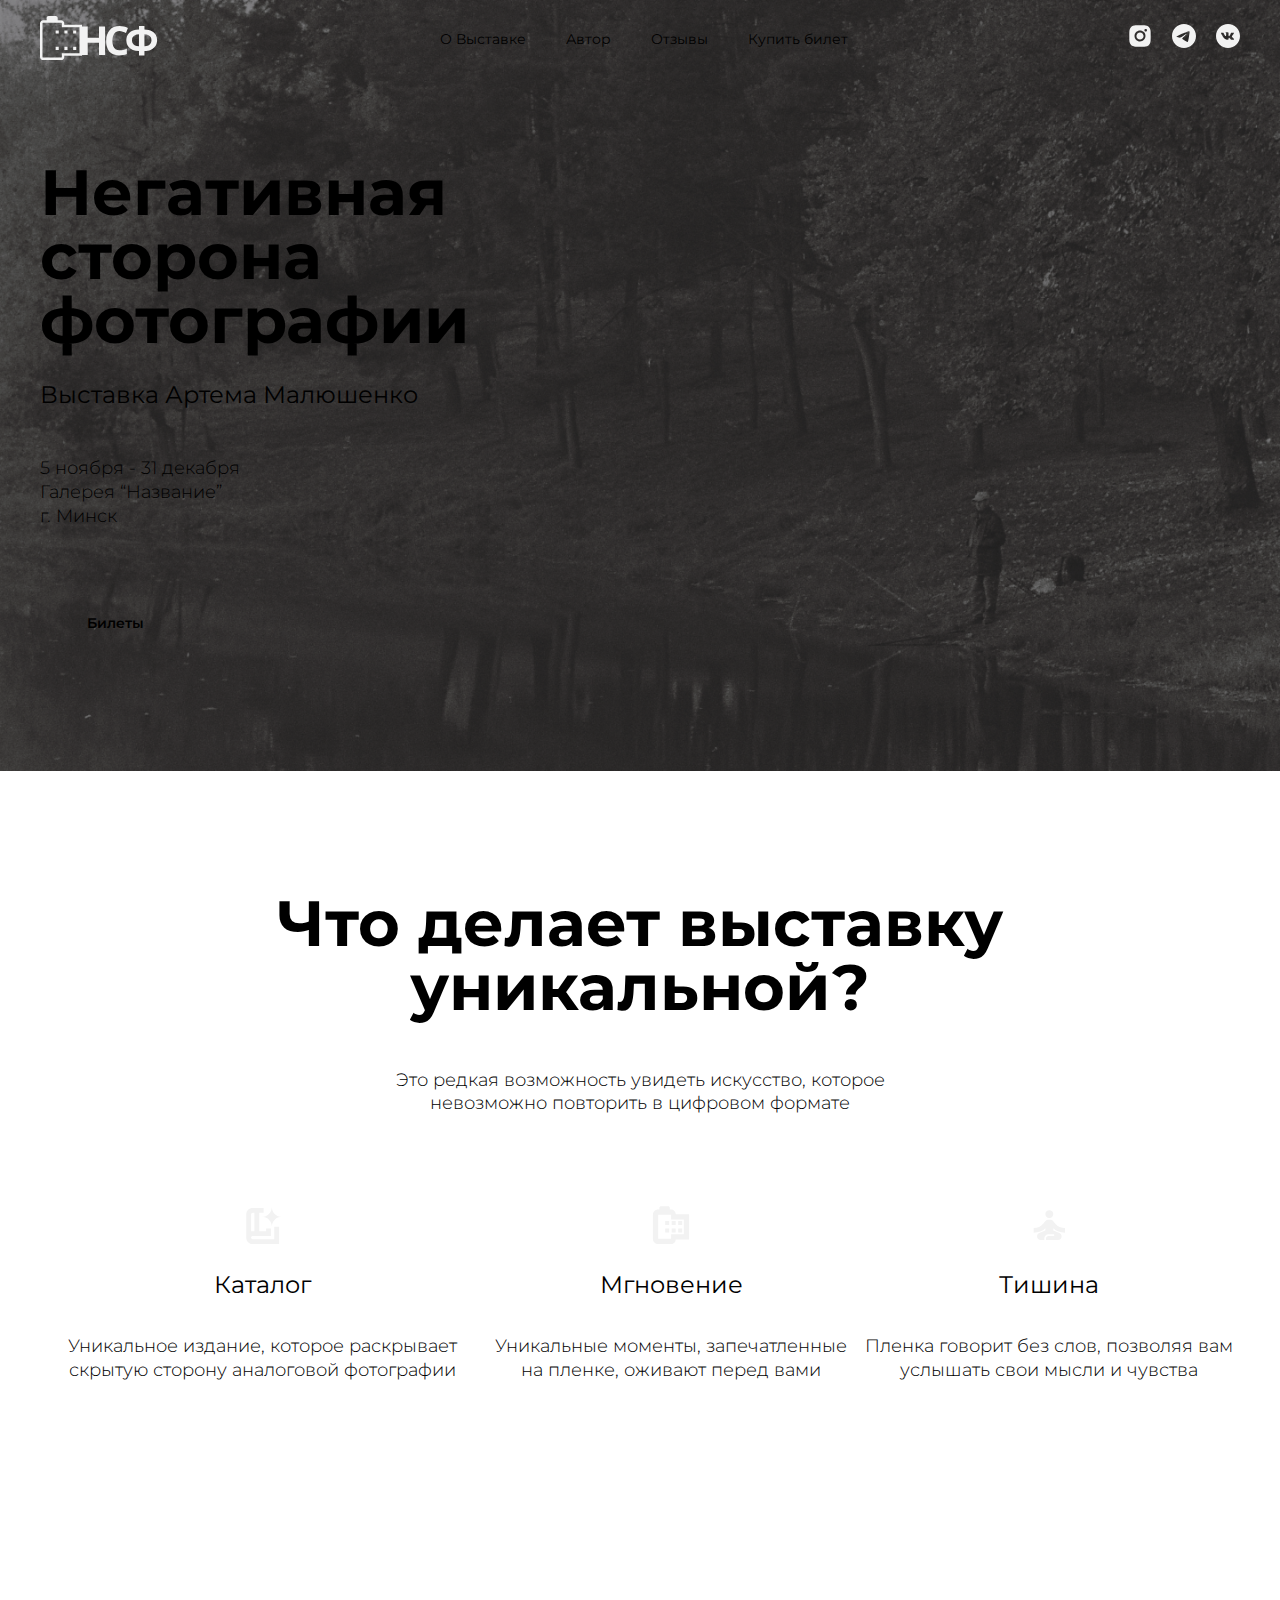
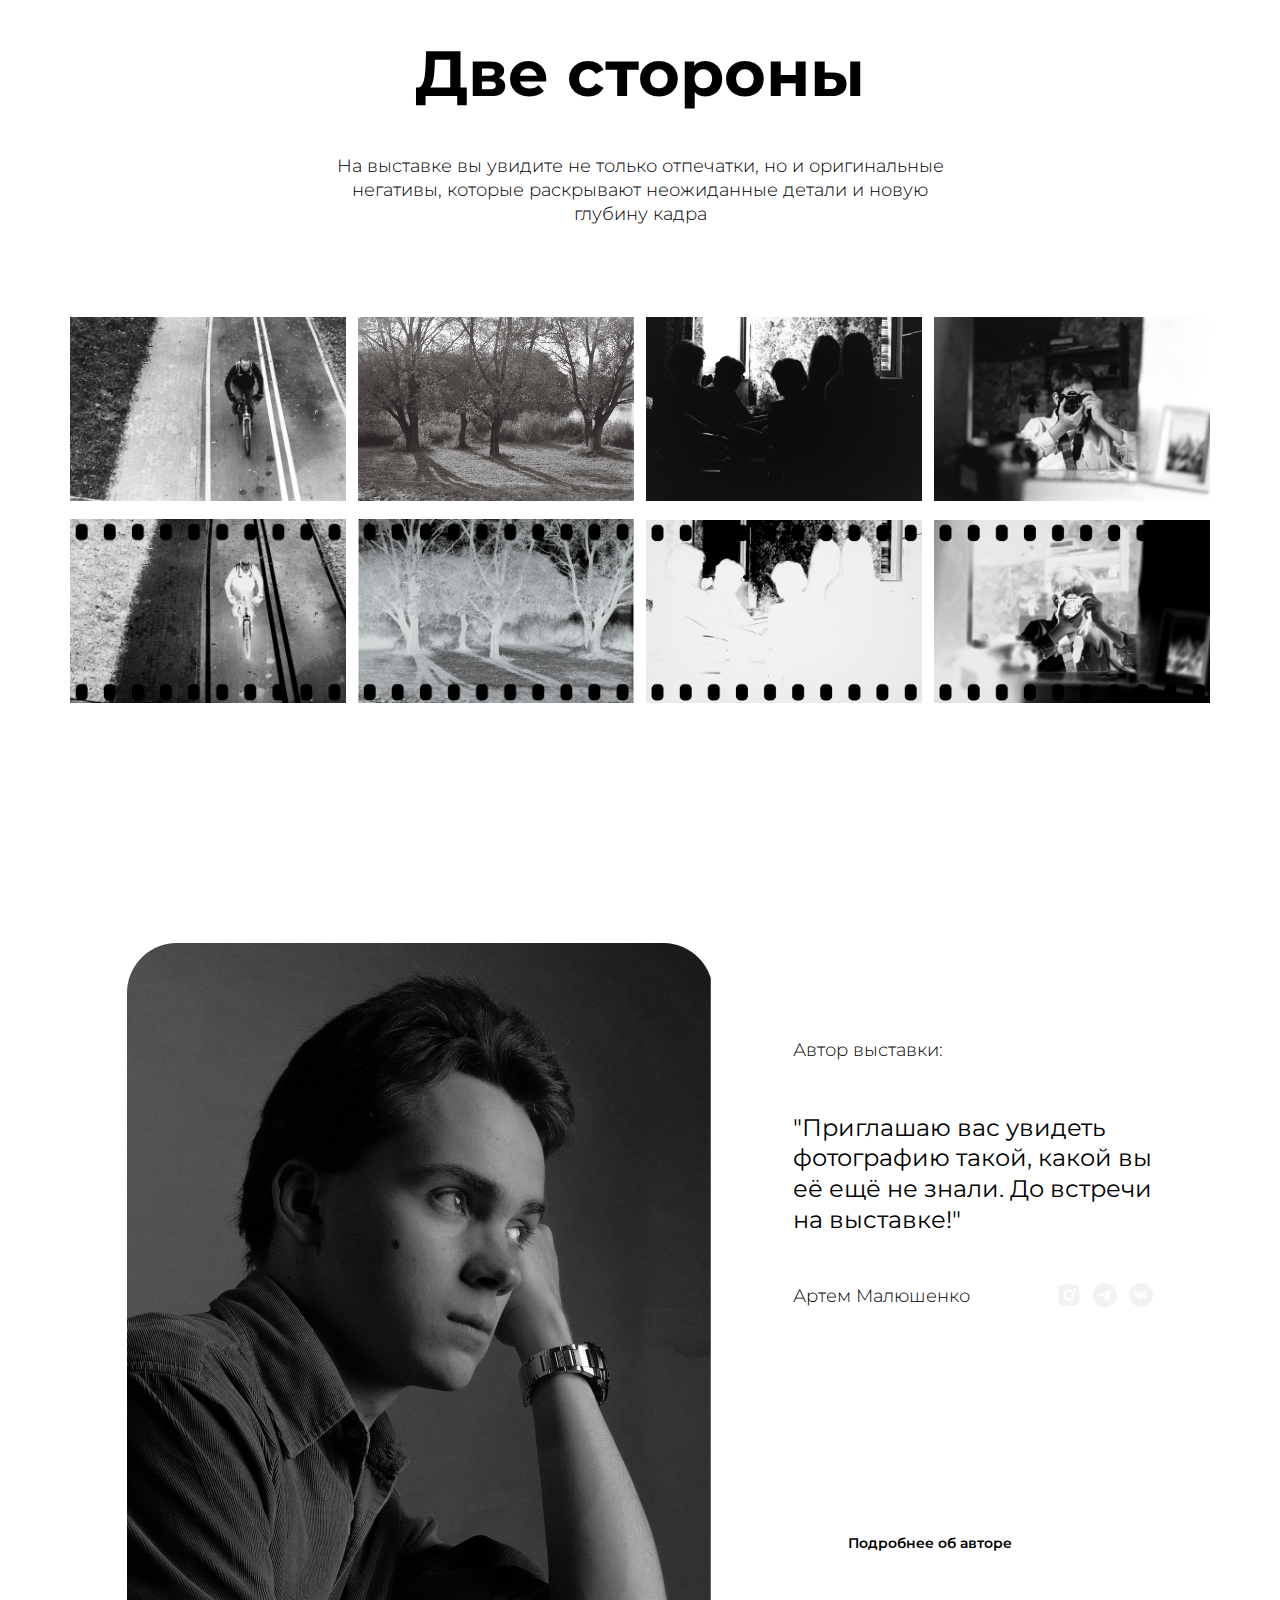
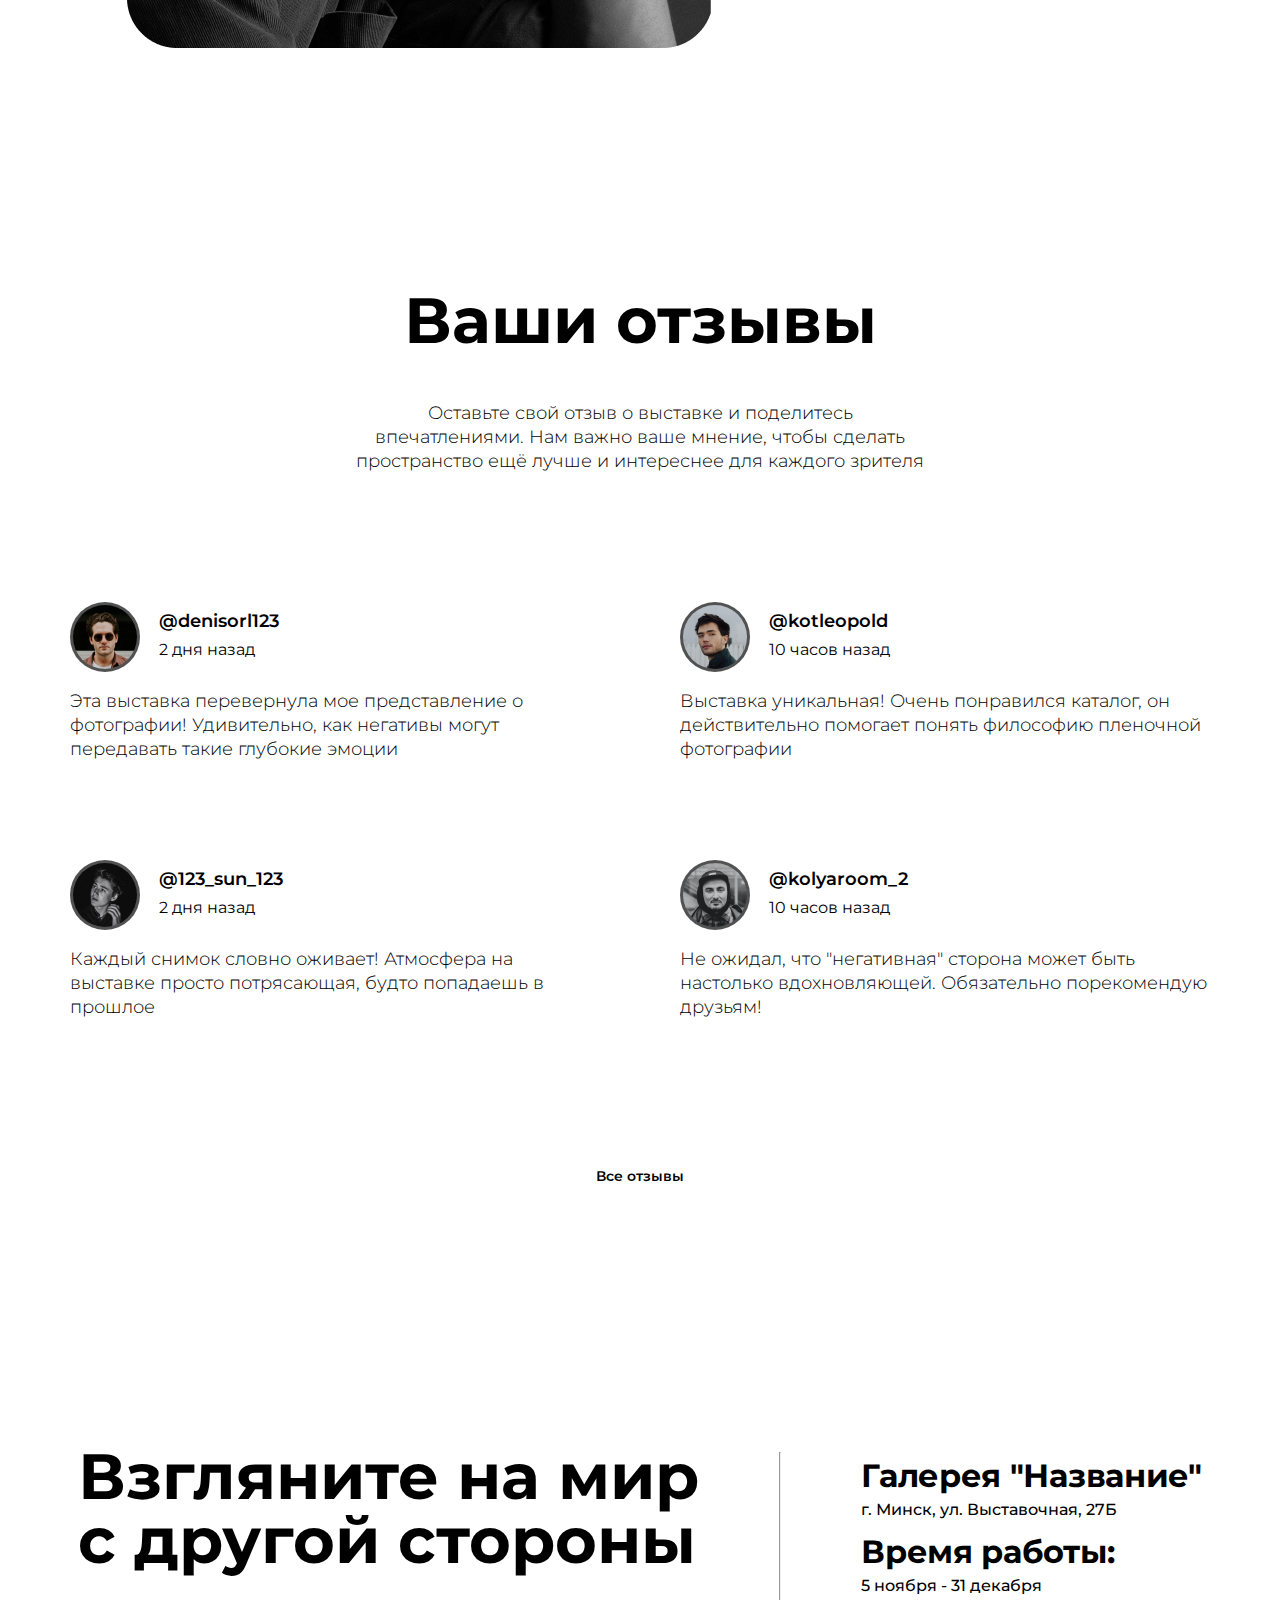
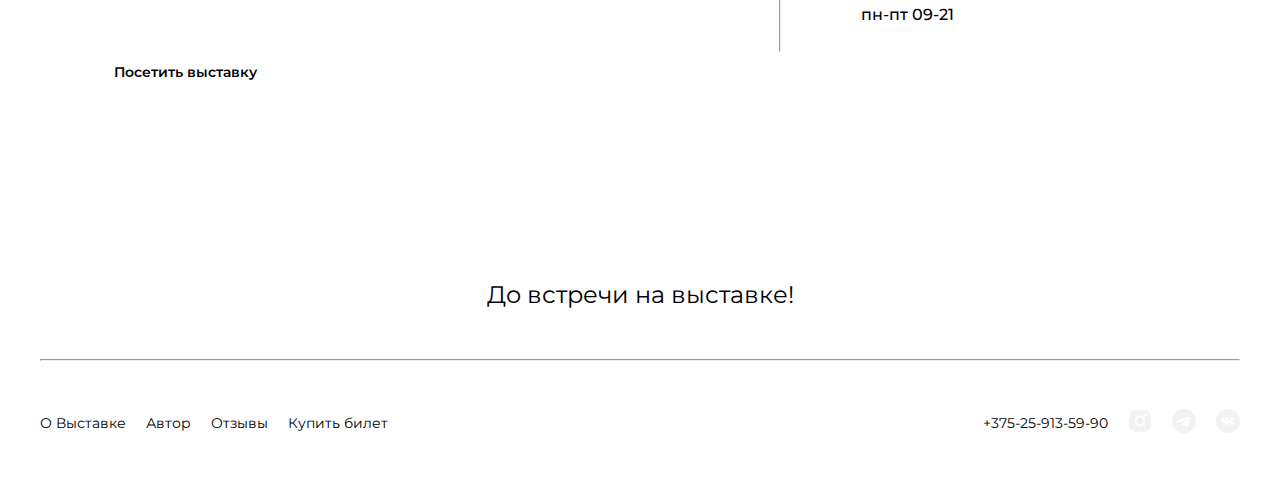
==== index.html @ 0578b5ff "Update index.html" ====
<!DOCTYPE html>
<html lang="ru">
<head>
     <meta charset="UTF-8">
     <meta name="viewport" content="width=device-width, initial-scale=1.0" >
     <link rel="stylesheet" href="./css/style.css">
     <link rel="stylesheet" href="./css/colors.css">
     <!-- <link rel="stylesheet" href="./css/fonts.css"> -->

     <link rel="preconnect" href="https://fonts.googleapis.com">
     <link rel="preconnect" href="https://fonts.gstatic.com" crossorigin>
     <link href="https://fonts.googleapis.com/css2?family=Montserrat:ital,wght@0,100..900;1,100..900&display=swap" rel="stylesheet">
	<link rel="icon" type="image/x-icon" href="./img/letter_favicon.svg">
     <title>Негативная сторона фотографии</title>
</head>
<body id="home">
     
     <div class="header">
          <div class="wrap flex">
               <div class="header__logo">
                    <img src="./img/Logo Frame.svg" alt="">
               </div>
               <div class="burger">
                    <img src="./img/Burger.svg" alt="">
                    <!-- <span></span>
                    <span></span>
                    <span></span> -->
               </div>
               <div class="top-menu header__nav">
                    <a href="#section-2">О Выставке</a>
                    <a href="#section-4">Автор</a>
                    <a href="#section-5">Отзывы</a>
                    <a href="#section-6">Купить билет</a>
               </div>
               <div class="header__links flex">
                    <a href="#"><img src="./img/Instagram.svg" alt=""></a>
                    <a href="#"><img src="./img/Telegram.svg" alt=""></a>
                    <a href="#"><img src="./img/Vk.svg" alt=""></a>
               </div>    
          </div>          
     </div>

     <main>
<!-- ========== SECTION-1 =========== -->
          <section class="section section-1" id="section-1">
               <div class="wrap flex">
                    <div class="section-1__info flex">
                         <h1>Негативная <br> сторона <br> фотографии</h1>
                         <h3>Выставка Артема Малюшенко</h3>
                         <p>5 ноября - 31 декабря <br> Галерея “Название” <br> г. Минск</p>
                    </div>
                    <button class="tickets">Билеты</button>  
               </div>
          </section>

<!-- ========== SECTION-2 =========== -->          
          <section class="section section-2" id="section-2">
               <div class="wrap flex">
                   <div class="section-2__text flex">
                         <h2>
                              Что делает выставку уникальной?
                         </h2>
                         <p>
                              Это редкая возможность увидеть искусство, которое <br> невозможно повторить в цифровом формате
                         </p>
                    </div>
                    <div class="section-2__content">
                         <div class="features feaetures_1">
                              <div class="f_1_1">
                                   <img src="./img/book_4_spark.svg" alt="">
                                   <div class="f_1_1_text">
                                        <h3>
                                             Каталог
                                        </h3>
                                        <p>
                                             Уникальное издание, которое раскрывает скрытую сторону аналоговой фотографии
                                        </p>  
                                   </div>
                                   
                              </div>
                                   
                         </div>
                         <div class="features feaetures_2">
                              <div class="f_1_1">
                                   <img src="./img/camera_roll.svg" alt="">
                                   <div class="f_1_1_text">
                                        <h3>
                                             Мгновение
                                        </h3>
                                        <p>
                                             Уникальные моменты, запечатленные на пленке, оживают перед вами
                                        </p>  
                                   </div>
                                   
                              </div>
                         </div>
                         <div class="features feaetures_3">
                              <div class="f_1_1">
                                   <img src="./img/self_improvement.svg" alt="">
                                   <div class="f_1_1_text">
                                        <h3>
                                             Тишина
                                        </h3>
                                        <p>
                                             Пленка говорит без слов, позволяя вам услышать свои мысли и чувства
                                        </p>
                                   </div>
                                   
                              </div>
                         </div>
                    </div> 
               </div> 

               
		</section>
<!-- ========== SECTION-3 =========== -->          
          <section class="section section-3 flex">
               <div class="wrap flex">
                    <div class="section-3__text flex">
                         <h2>
                              Две стороны
                         </h2>
                         <p>
                              На выставке вы увидите не только отпечатки, но и оригинальные <br> негативы, которые раскрывают неожиданные детали и новую <br> глубину кадра
                         </p>
                    </div>
                    <div class="section-3__photos flex">
                         <div class="section-3__content__1 content flex">
                              <img src="./img/01.png" alt="">
                              <img src="./img/02.png" alt="">
                              <img src="./img/04.png" alt="">
                              <img src="./img/PHSQUAT29712a018.png" alt="">  
                         </div>
                         <div class="section-3__content__2 content flex">
                              <img src="./img/Велосипед-01.png" alt="">
                              <img src="./img/Деревья-02.png" alt="">
                              <img src="./img/Семья-04.png" alt="">
                              <img src="./img/Я-06.png" alt="">     
                         </div>
                         
                    </div>
               </div>
          </section>
          
<!-- ========== SECTION-4 =========== -->
          <section class="section section-4 flex" id="section-4">

               <div class="wrap flex">

                    <img class="author flex" src="./img/Автор.png" alt="">

                    <div class="section-4__text flex">
                         <p>Автор выставки:</p>
                         <h3>
                              "Приглашаю вас увидеть фотографию такой, какой вы её ещё не знали. До встречи на выставке!"
                         </h3>

                         <div class="section-4__about flex">
                              <p>
                                   Артем Малюшенко
                              </p>
                              <div class="section-4__links flex">
                                   <a href="#"><img src="./img/Instagram.svg" alt=""></a>
                                   <a href="#"><img src="./img/Telegram.svg" alt=""></a>
                                   <a href="#"><img src="./img/Vk.svg" alt=""></a>
                              </div>
                         </div>

                         <button class="about">Подробнее об авторе</button>

                    </div>

                    <div class="section-4__opacity flex">
                         <div class="section-4__opacity__text flex">
                              <p>
                                   Артем Малюшенко
                              </p>
                              <div class="section-4__links flex">
                                   <a href="#"><img src="./img/Instagram.svg" alt=""></a>
                                   <a href="#"><img src="./img/Telegram.svg" alt=""></a>
                                   <a href="#"><img src="./img/Vk.svg" alt=""></a>
                              </div>
                         </div>
                         <button class="about__opacity">Подробнее об авторе</button>
                    </div>

               </div>
          </section>

<!-- ========== SECTION-5 =========== -->
          <section class="section section-5 flex" id="section-5">
               <div class="wrap flex">
                    <div class="section-5__text flex">
                         <h2>
                              Ваши отзывы
                         </h2>
                         <p>
                              Оставьте свой отзыв о выставке и поделитесь <br> впечатлениями. Нам важно ваше мнение, чтобы сделать <br>  пространство ещё лучше и интереснее для каждого зрителя
                         </p>
                    </div>
                    
                    
                    <div class="section-5__reviews flex">
                         <div class="section-5__item flex">
                              <div class="client flex">
                                   <img src="./img/Avatar_01.svg" alt="">
                                   <div class="client__name flex">
                                        <a class="client__name" href="#">@denisorl123</a>
                                        <p class="client__name">2 дня назад</p>
                                   </div>
                                   
                              </div>
                              <p class="client">
                                   Эта выставка перевернула мое представление о фотографии! Удивительно, как негативы могут передавать такие глубокие эмоции
                              </p>      
                         </div>
                         <div class="section-5__item flex">
                              <div class="client flex">
                                   <img src="./img/Avatar_02.svg" alt="">
                                   <div class="client__name flex">
                                        <a class="client__name" href="#">@kotleopold</a>
                                        <p class="client__name">10 часов назад</p>
                                   </div>
                                   
                              </div> 
                              <p class="client">
                                   Выставка уникальная! Очень понравился каталог, он действительно помогает понять философию пленочной фотографии
                              </p>      
                         </div>
                         <div class="section-5__item flex">
                              <div class="client flex">
                                   <img src="./img/Avatar_03.svg" alt="">
                                   <div class="client__name flex">
                                        <a class="client__name" href="#">@123_sun_123</a>
                                        <p class="client__name">2 дня назад</p>
                                   </div>
                                   
                              </div>
                              <p class="client">
                                   Каждый снимок словно оживает! Атмосфера на выставке просто потрясающая, будто попадаешь в прошлое
                              </p>      
                         </div>
                         <div class="section-5__item flex">
                              <div class="client flex">
                                   <img src="./img/Avatar_04.svg" alt="">
                                   <div class="client__name flex">
                                        <a class="client__name" href="#">@kolyaroom_2</a>
                                        <p class="client__name">10 часов назад</p>
                                   </div>
                                   
                              </div>
                              <p class="client">
                                   Не ожидал, что "негативная" сторона может быть настолько вдохновляющей. Обязательно порекомендую друзьям!
                              </p>      
                         </div>
                          
                    </div>
                    <button class="section-5__button">Все отзывы</button>
               </div>
          </section>
<!-- ========== SECTION-6 =========== -->
          <section class="section section-6 flex" id="section-6">
               <div class="wrap flex">
                    <div class="section-6__title flex">
                         <h2>Взгляните на мир <br> с другой стороны</h2>
                         <button class="exhibition">Посетить выставку</button>
                    </div>
                    <hr class="section-6__hr">
                    <div class="section-6__location flex">
                         <h2> Галерея "Название" </h2>
                         <p> г. Минск, ул. Выставочная, 27Б </p>
                         <h2> Время работы: </h2>
                         <p> 5 ноября - 31 декабря </p>
                         <p> пн-пт 09-21 </p>
                    </div>
                    <button class="exhibition__opacity">Посетить выставку</button>
               </div>
          </section>
<!-- ========== FOOTER =========== -->
          <footer>
               <div class="wrap flex">
                    <div class="footer__subscribe flex">
                         <h3>
                              До встречи на выставке!
                         </h3>
                    </div>
                    <hr class="footer">
                    <div class="footer__info flex">
                         <div class="top-menu footer__nav flex">
                              <a href="#">О Выставке</a>
                              <a href="#">Автор</a>
                              <a href="#">Отзывы</a>
                              <a href="#">Купить билет</a>
                         </div>
                         <hr class="footer__opacity">
                         <div class="footer__links flex">
                              <a href="tel:+375259135990">+375-25-913-59-90</a>
                              <a href="#"><img src="./img/Instagram.svg" alt=""></a>
                              <a href="#"><img src="./img/Telegram.svg" alt=""></a>
                              <a href="#"><img src="./img/Vk.svg" alt=""></a>
                         </div> 
                    </div>
                    
                    
               </div>
               
          </footer>
     </main>



</body>

<script src="./js/script.js"></script>

</html>
---- css/style.css ----
* {
     box-sizing: border-box;
}

body,h1,h2,h3,h4,h5,h6 {
	margin: 0;
     padding: 0;
	font-family: "Montserrat", sans-serif;
}

*{box-sizing: border-box;}
a{text-decoration: none;}


/* *{border: 1px solid red;} */

a {
     text-decoration: none;
     color: var(--bely);
     font-family: var(--font-family);
     font-weight: 400;
     font-size: 14px;
     line-height: 143%;
     transition: 0.3s;
}
a:hover {
     color: var(--dop-bely);
     transition: 0.3s;
}

h1 {
     font-family: var(--font-family);
     font-weight: 700;
     font-size: 64px;
     line-height: 100%;
     text-align: center;
     color: var(--bely);
}

h2 {
     font-family: var(--font-family);
     font-weight: 700;
     font-size: 64px;
     line-height: 100%;
     color: var(--bely);
}

h3 {
     font-family: var(--font-family);
     font-weight: 400;
     font-size: 24px;
     line-height: 128%;
     color: var(--bely);
}

p {
     font-family: var(--font-family);
     font-weight: 300;
     font-size: 18px;
     line-height: 133%;
     text-align: center;
     color: var(--dop-bely);
}

.flex {
     display: flex;
     align-items: center;
     justify-content: space-between     ;
}

.wrap {
	max-width: 1200px;
	margin: 0 auto;
	height: inherit;
}

/* ========== HEADER =========== */

.header {
     width: 100%;
     position: absolute;
     /* background-color: var(--cherny); */
}

header .wrap {
     justify-content: space-between;
     border-bottom: 1px solid var(--bely);
}

.header__nav {
     display: flex;
     justify-content: space-around;
     gap: 40px;
     padding: 10px;
}

.header__links {
     gap: 20px;
}

.burger{
     display: none;
     /* cursor: pointer;
     position: relative;
     border: none;
     background: transparent;
     width: 40px;
     height: 26px;
     margin: 30px auto; */
     /* background-color: var(--bely); */
}

.burger span {
     height: 5px;
     background-color: var(--bely);
     width: 100%;
     height: 2px;
     border-radius: 25px;
     position: absolute;
     transform: translate(-50%, -50%);
}

.burger span:nth-child(1){
     top: 25%;
}

.burger span:nth-child(3) {
     top: 50%;
}

/* ========== MAIN =========== */
.section{
	padding: 120px 0;
}
/* ========== SECTION-1 =========== */

.section-1{
	background-image: url(../img/Header\ Section.png);
	background-attachment: fixed;
	background-size: cover;
}
.section-1::before{
     background: rgba(0, 0, 0, 1);
}

.section-1__info {
     flex-direction: column;
     justify-content: left;
     align-items: flex-start;
     gap: 28px;
     text-align: left;
}

.section-1 h1  {
     text-align: left;
}
.section-1 h3  {
     text-align: left;
}
.section-1 p  {
     text-align: left;
}

.section-1 .wrap {
     flex-direction: column;
     align-items: flex-start;
     justify-content: left;
     gap: 48px;
     padding-top: 40px; 
}

h1 {
     font-family: var(--font-family);
     font-weight: 700;
     font-size: 64px;
     line-height: 100%;
     text-align: center;
     color: var(--bely);
}

.tickets {
     border-radius: 12px;
     /* padding: 16px 24px; */
     width: 151px;
     height: 56px;
     background-color: var(--krasny);
     font-family: "Montserrat", sans-serif;
     font-size: 14px;
     font-weight: 600;
     color: var(--bely);
     border: none;
     text-align: center;
     transition: 0.4s;
}
.tickets:hover {
     color: var(--cherny);
     background-color: var(--bely);
     transition: 0.4s;
}

/* ========== SECTION-2 =========== */
.section-2 {
	background-color: var(--cherny);
	background-attachment: fixed;
	background-size: cover;
}

.section-2__text {
     flex-direction: column;
     gap: 32px;
}

.section-2 .wrap {
     flex-direction: column;
     justify-content: center;
     text-align: center;
     gap: 72px;
}

.section-2__content {
     display: flex;
     align-items: center;
     justify-content: space-between;
}

.features {
     text-align: center;
}

.f_1_1 {
     /* height: 100%; */
     display: flex;
     align-items: center;
     /* justify-content: center; */
     flex-direction: column;
     gap: 24px;
}

.f_1_1_text {
     /* width: 80%; */
     display: flex;
     align-items: center;
     justify-content: center;
     flex-direction: column;
     gap: 16px;
}

/* ========== SECTION-3 =========== */

.section-3{
	background-color: var(--cherny);
	background-attachment: fixed;
	background-size: cover;
     text-align: center;
}

.section-3 .wrap {
     flex-direction: column;
     gap: 72px;
     justify-content: center;
}

.section-3__text {
     flex-direction: column;
     gap: 32px;
}

.section-3__photos {
     flex-direction: column;
     justify-content: space-around;
     gap: 18px;
}

.content {
     gap: 12px;
}

.section-3__photos img {
     width: 276px;
}

/* ========== SECTION-4 =========== */

.section-4{
	background-color: var(--cherny);
	background-attachment: fixed;
	background-size: cover;
     text-align: left;
}

.section-4 .wrap {
     justify-content: space-between;
     gap: 80px;
}

.section-4__text {
     width: 360px;
     flex-direction: column;
     justify-content: space-between;
     align-items: self-start;
     gap: 32px;
}

.section-4__opacity {
     display: none;
}

.section-4__about {
     width: inherit;
     flex-direction: row;
     justify-content: space-between;
}

.section-4__links {
     gap: 12px;
}

.about {
     border-radius: 12px;
     /* padding: 16px 24px; */
     width: 273px;
     height: 56px;
     background-color: var(--cherny);
     font-family: "Montserrat", sans-serif;
     font-size: 14px;
     font-weight: 600;
     color: var(--bely);
     border: 1px var(--bely) solid;
     text-align: center;
     transition: 0.4s;
     margin-top: 156px;
}
.about:hover {
     background-color: var(--bely);
     color: var(--cherny);
}


.section-4__about__opacity {
     display: none;
}

.section-4__opacity__text {
     /* width: 360px; */
     flex-direction: column;
     justify-content: space-between;
     align-items: center;
     gap: 12px;
}

.about__opacity {
     border-radius: 12px;
     /* padding: 16px 24px; */
     width: 273px;
     height: 56px;
     background-color: var(--cherny);
     font-family: "Montserrat", sans-serif;
     font-size: 14px;
     font-weight: 600;
     color: var(--bely);
     border: 1px var(--bely) solid;
     text-align: center;
     transition: 0.4s;
     margin-top: 156px;
}
.about__opacity:hover {
     background-color: var(--bely);
     color: var(--cherny);
}

/* ========== SECTION-5 =========== */

.section-5{
	background-color: var(--cherny);
	background-attachment: fixed;
	background-size: cover;
     text-align: center;
     height: auto;
}

.section-5 .wrap {
     justify-content: space-between;
     gap: 80px;
     flex-direction: column;
     align-items: center;
}

.section-5__text {
     flex-direction: column;
     justify-content: space-evenly;
     align-items: center;
     gap: 32px;
}

.section-5__reviews {
     display: grid;
     grid-template-columns: auto auto;
     gap: 20px;
}

.section-5__item {
     background-color: var(--bely);
     border-radius: 10px;
     padding: 30px;
     width: 590px;
     flex-direction: column;
     align-items: flex-start;
}

.client {
     flex-direction: row;
     align-items: center;
     gap: 19px;
     color: var(--cherny);
     text-align: left;
}

.client__name {
     height: 10px;
     color: var(--cherny);
     flex-direction: column;
     align-items: flex-start;
     gap: 4px;
     justify-content: center;
}
.client__name a {
     text-decoration: none;
     font-weight: 600;
     font-size: 18px;
}
.client__name a:hover {
     opacity: 0.7;
     color: var(--cherny);
}
.client__name p {
     font-weight: 400;
     font-size: 16px;
}

.section-5__button {
     border-radius: 12px;
     width: 150px;
     height: 56px;
     background-color: var(--cherny);
     font-family: "Montserrat", sans-serif;
     font-size: 14px;
     font-weight: 600;
     color: var(--bely);
     border: 1px var(--bely) solid;
     text-align: center;
     transition: 0.4s;
}
.section-5__button:hover {
     background-color: var(--bely);
     color: var(--cherny);
}

/* ========== SECTION-6 =========== */

.section-6{
     background-image: url(../img/Footer.png);
	background-attachment: fixed;
	background-size: cover;  
     text-align: center;
     padding-bottom: 140px;
}

.section-6 .wrap {
     justify-content: space-around;
     gap: 80px;
     flex-direction: row;
     align-items: start;
}

.section-6__title {
     flex-direction: column;
     align-items: flex-start;
     justify-content: center;
     text-align: left;
     gap: 72px;
}

hr {
     color: var(--bely);
     width: 0px;
     height: 200px;
}

.section-6__location {
     flex-direction: column;
     align-items: start;
     text-align: left;
}

.section-6__location h2{
     font-weight: 700;
     font-size: 32px;
     line-height: 100%;
     letter-spacing: -0.01em;
     padding-top: 16px;
     margin: 0;
}

.section-6__location p {
     font-weight: 500;
     font-size: 16px;
     line-height: 128%;
     color: var(--bely);
     margin-top: 8px;
     margin-bottom: 0px;
}

.exhibition {
     border-radius: 12px;
     width: 215px;
     height: 56px;
     background-color: var(--krasny);
     font-family: "Montserrat", sans-serif;
     font-size: 14px;
     font-weight: 600;
     color: var(--bely);
     border: none;
     text-align: center;
     transition: 0.4s;
}

.exhibition:hover {
     color: var(--cherny);
     background-color: var(--bely);
     transition: 0.4s;
}

.exhibition__opacity {
     display: none;
     border-radius: 12px;
     width: 273px;
     height: 56px;
     background-color: var(--krasny);
     font-family: "Montserrat", sans-serif;
     font-size: 14px;
     font-weight: 600;
     color: var(--bely);
     border: none;
     text-align: center;
     transition: 0.4s;
}
.exhibition__opacity:hover {
     color: var(--cherny);
     background-color: var(--bely);
     transition: 0.4s;
}


/* ========== FOOTER =========== */
footer {
     background-color: var(--cherny);
     /* height: 300px; */
     padding-top: 40px;
     padding-bottom: 40px;
}

footer .wrap {
     flex-direction: column;
     justify-content: center;
     gap: 40px;
}

.footer__info {
     width: 100%;
     justify-content: space-between;
     flex-direction: row;
}

.footer__nav {
     gap: 20px;
}

.footer__links {
     gap: 20px;
}

footer a {
     color: var(--dop-bely);
}

footer h3 {
     color: var(--dop-bely);
}

footer hr {
     width: 100%;
     height: 0px;
     border-color: var(--dop-bely);
}

.footer__opacity {
     width: 100%;
     height: 0px;
     border-color: var(--dop-bely);
     display: none;
}

/* ========== UP-ARROW =========== */
.up-arrow{
	opacity: 0;
	display: flex;
	width: 40px;
	height: 40px;
	border-radius: 20px;
	background-color: var(--bely);
	border: 2px solid var(--cherny);
     color: var(--cherny);
	position: fixed;
	right: 10px;
	bottom: 10px;
	font-size: 20px;
	justify-content: center;
	align-items: center;
}

.up-arrow._active{
	opacity: 0.75;
}


/* =========== MEDIA =========== */

/* ========== 1220px ========== */
@media (max-width: 1220px) {
     .wrap {
          max-width: 769px;
     }

     .section-2__content {
          flex-direction: column;
          gap: 50px;
     }

     .f_1_1 {
          gap: 12px;
     }

     .f_1_1_text {
          gap: 4px;
          width: 70%;
     }

     .section-3__photos {
          flex-direction: row;
          justify-content: space-around;
          gap: 12px;
     }
     
     .content {
          gap: 12px;
          flex-direction: column;
     }

     .section-4 .wrap {
          flex-direction: column;
          gap: 40px;
     }

     .section-4__about {
          display: none;
          width: inherit;
          flex-direction: column;
          justify-content: space-between;
          align-items: center;
     }

     .section-4__text {
          order: 1;
          width: 70%;
     }

     p {
          margin: 0;
     }

     .author {
          order: 2;
          width: 70%;
     }

     .section-4__opacity {
          display: block;
          order: 3;
     }

     .section-4__about__opacity {
          display: block;
     }

     .about {
          display: none;
     }
     
     .about__opacity {
          margin-top: 40px;
     }
     
     .section-5__reviews {
          display: grid;
          grid-template-columns: auto;
          gap: 20px;
     }

     .section-5__item {
          gap: 12px;
     }
     
     .client__name {
          gap: inherit;
     }

     .section-5__button {
          width: 273px;
     }

     .section-6 .wrap {
          flex-direction: column;
          align-items: flex-start;
     }

     .section-6__hr {display: none;}

     .exhibition {display: none;}

     .exhibition__opacity {display: block;}
}


/* ========== 800px ========== */
@media (max-width: 800px) {
     .wrap {max-width: 600px;}

     .section {padding: 60px;}

     .burger {display: block;}
     .header__nav {display: none;}
     .header__links {display: none;}

     .section-2__text p {
          display: none;          
     }

     .section-5__item {
          padding: 30px;
          width: 273px;   
     }
     
     .client {
          flex-direction: row;
          align-items: center;
          gap: 19px;
          font-weight: 400;
          font-size: 12px;
     }

     .client img {
          height: 50px;
     }
     
     .client__name {
          height: 10px;
          color: var(--cherny);
          flex-direction: column;
          align-items: flex-start;
          gap: 4px;
          justify-content: center;
          gap: 8px;
     }

     .client__name a {
          font-size: 14px;
     }

     .client__name p {
          font-size: 14px;
     }

     .section-5__button {
          width: 273px;
     }

     h1 {
          font-weight: 700;
          font-size: 32px;
     }

     h2 {
          font-weight: 700;
          font-size: 32px;
     }

     h3 {
          font-weight: 500;
          font-size: 16px;
     }

     p {
          font-weight: 400;
          font-size: 13px;
     }

     .section-6 .wrap {
          gap: 40px;
     }

     .section-6__title h2 {
          font-size: 32px;
     }

     .section-6__location h2 {font-size: 20px;}
     .section-6__location p {font-size: 14px;}

     .exhibition__opacity {
          margin-top: 80px;
     }


     .footer__nav {
          flex-direction: row;
          gap: 12px;
     }

     .footer__hr {
          display: block;
          width: inherit;
     }

     .footer__links {
          gap: 12px;
     }
     

}


/* ========== 610px ========== */
@media (max-width: 640px) {
     .wrap {
          max-width: 300px;
     }

     .section-1 .wrap {
          align-items: center;
     }

     .tickets {width: 273px;}

     .section-3__photos {
          display: grid;
          grid-template-columns: 1fr;
          gap: 18px;
     }

     .about {
          width: 300px;
     }

     .footer__subscribe {display: none;}
     .footer {display: none;}

     .footer__info {
          flex-direction: column;
          gap: 24px;
     }

     .footer__nav {
          flex-direction: column;
          gap: 8px;
          
     }

     .footer__nav a {
          font-size: 10px;
     }

     .footer__opacity {
          display: block;
     }

     .footer__links {
          gap: 8px;
          justify-content: center;
     }
     

}
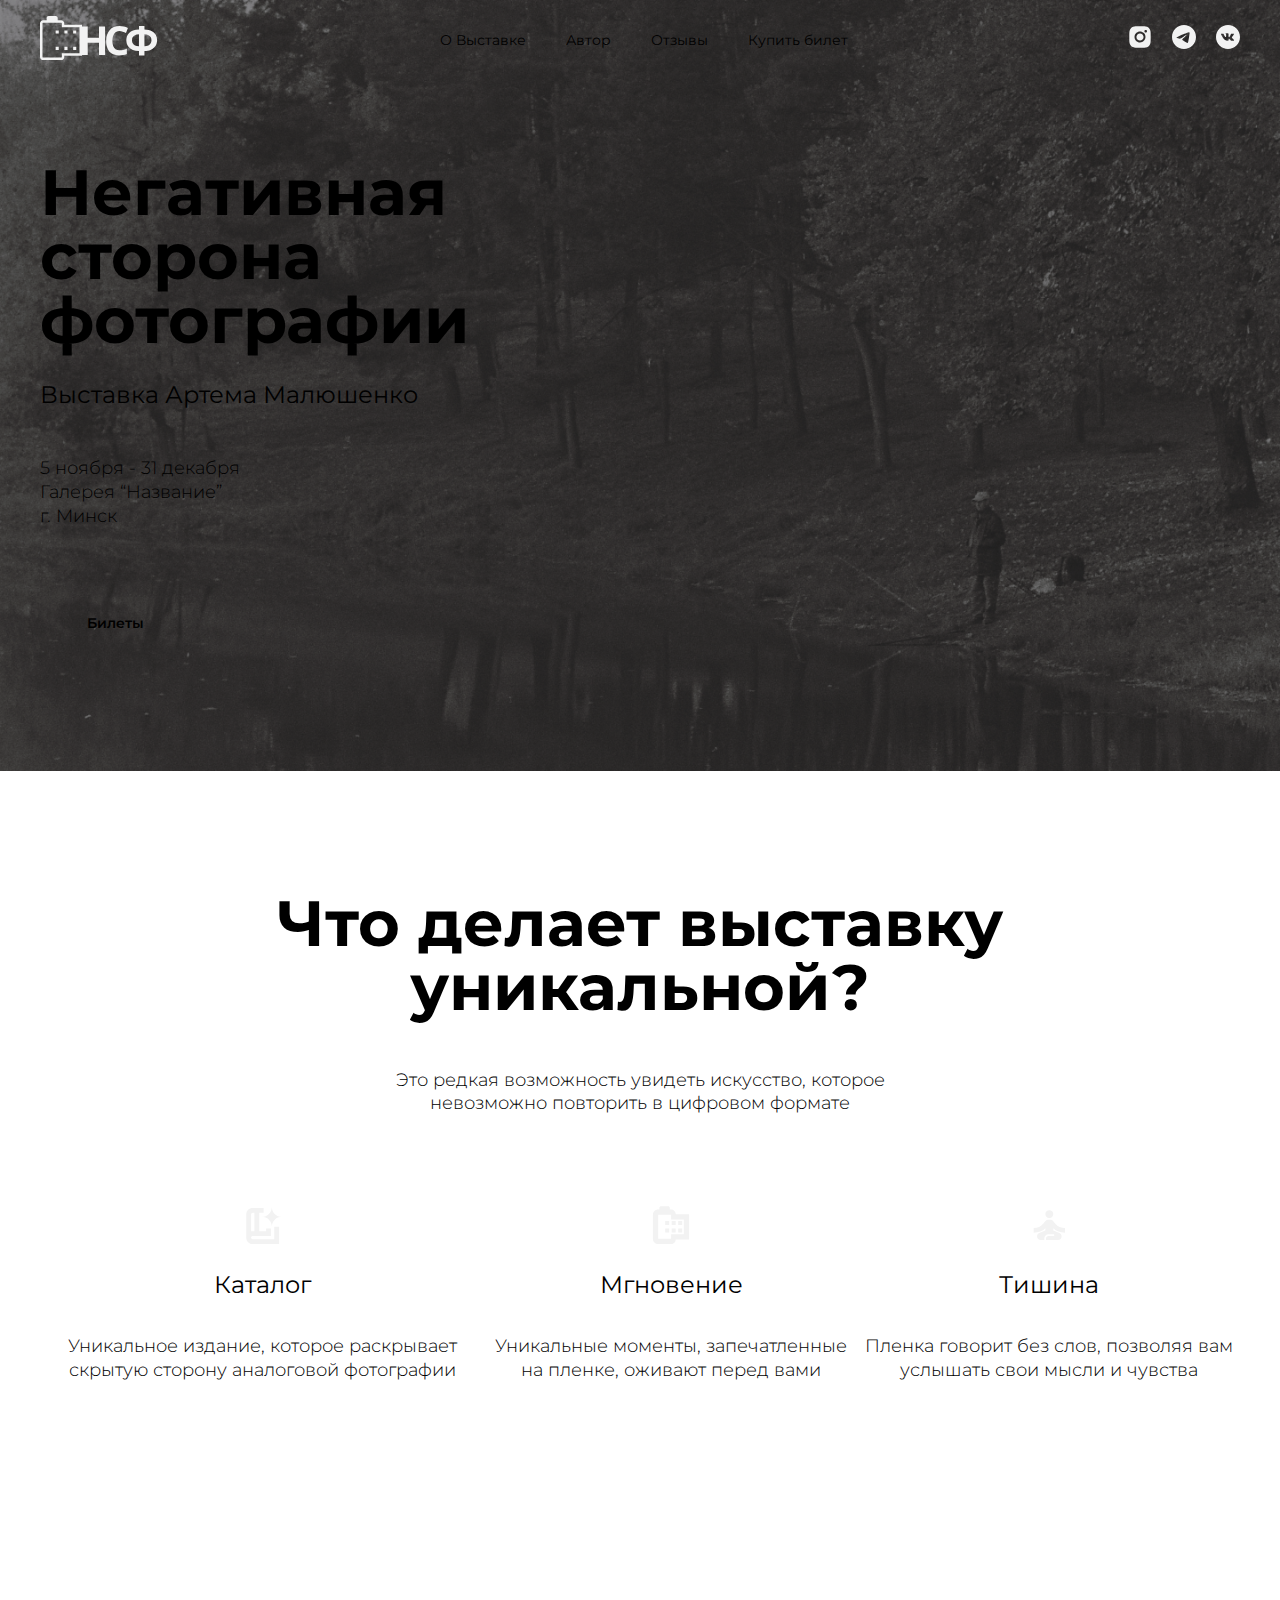
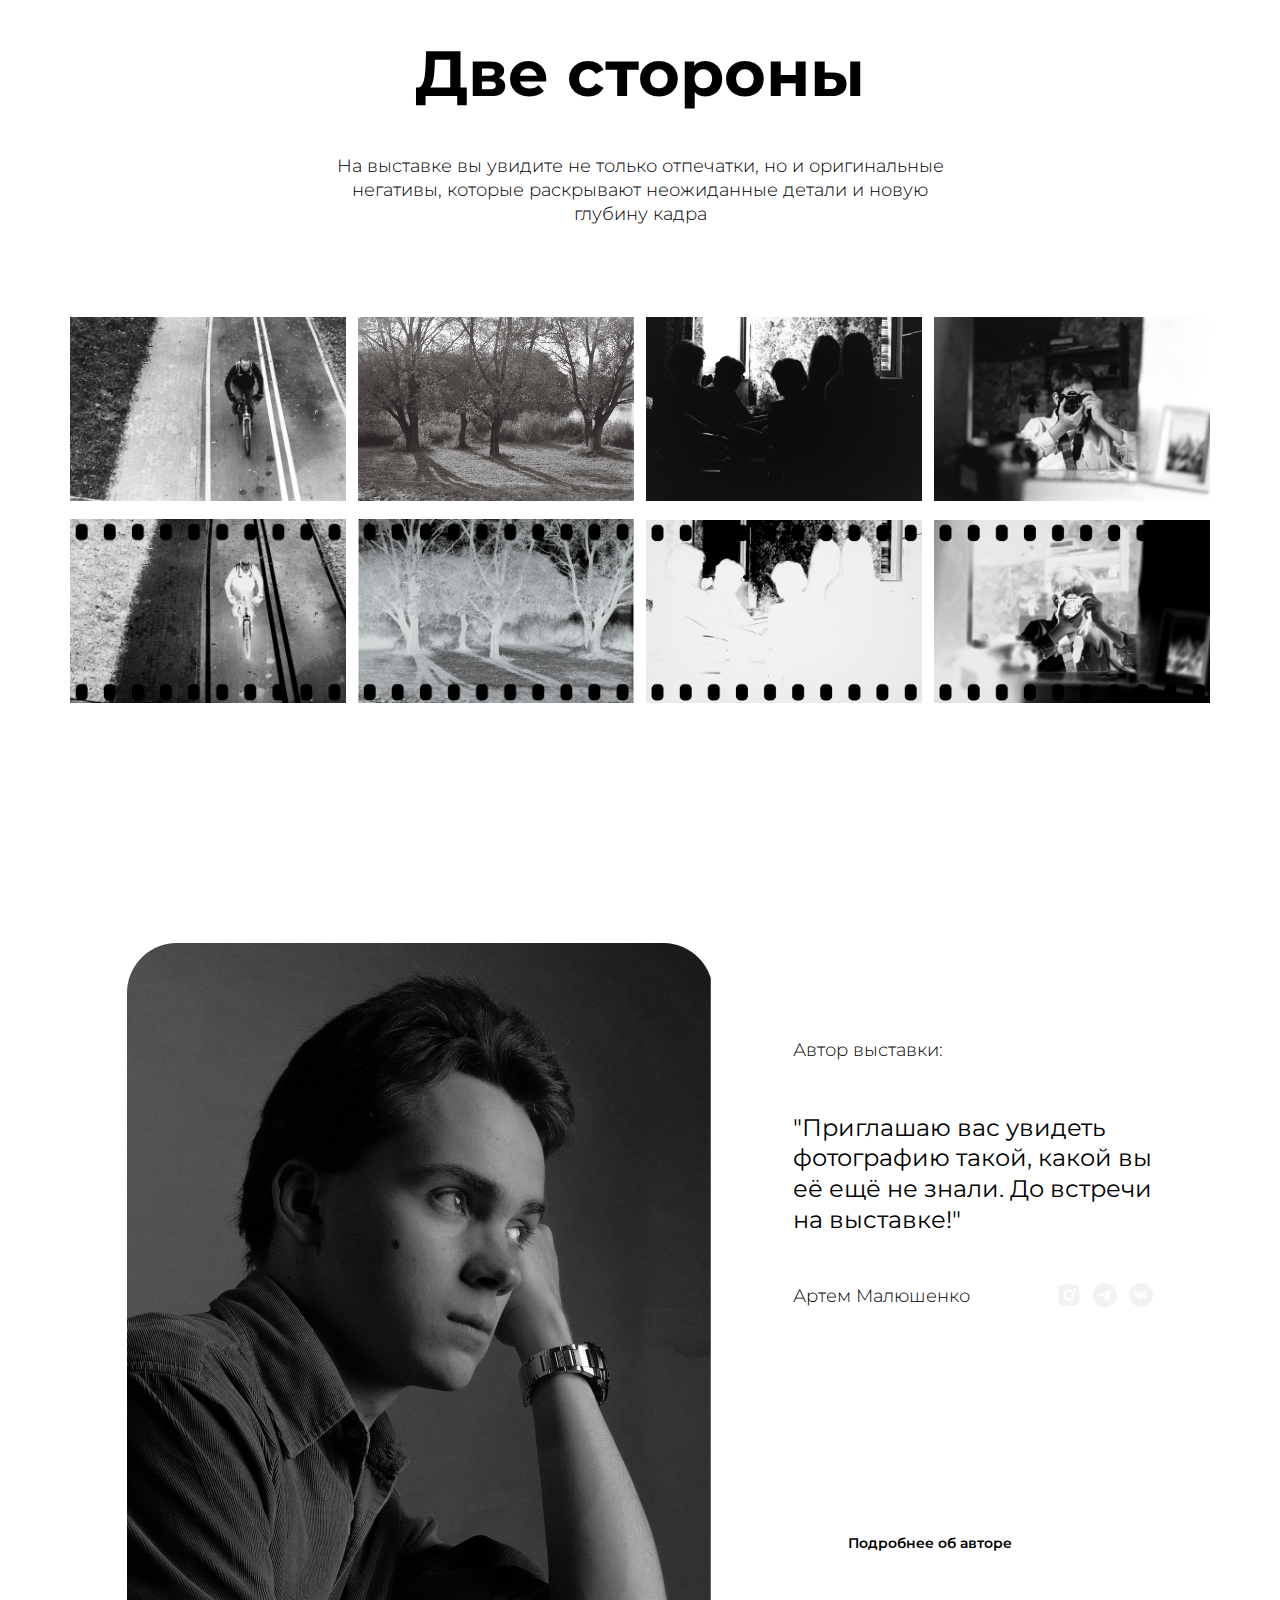
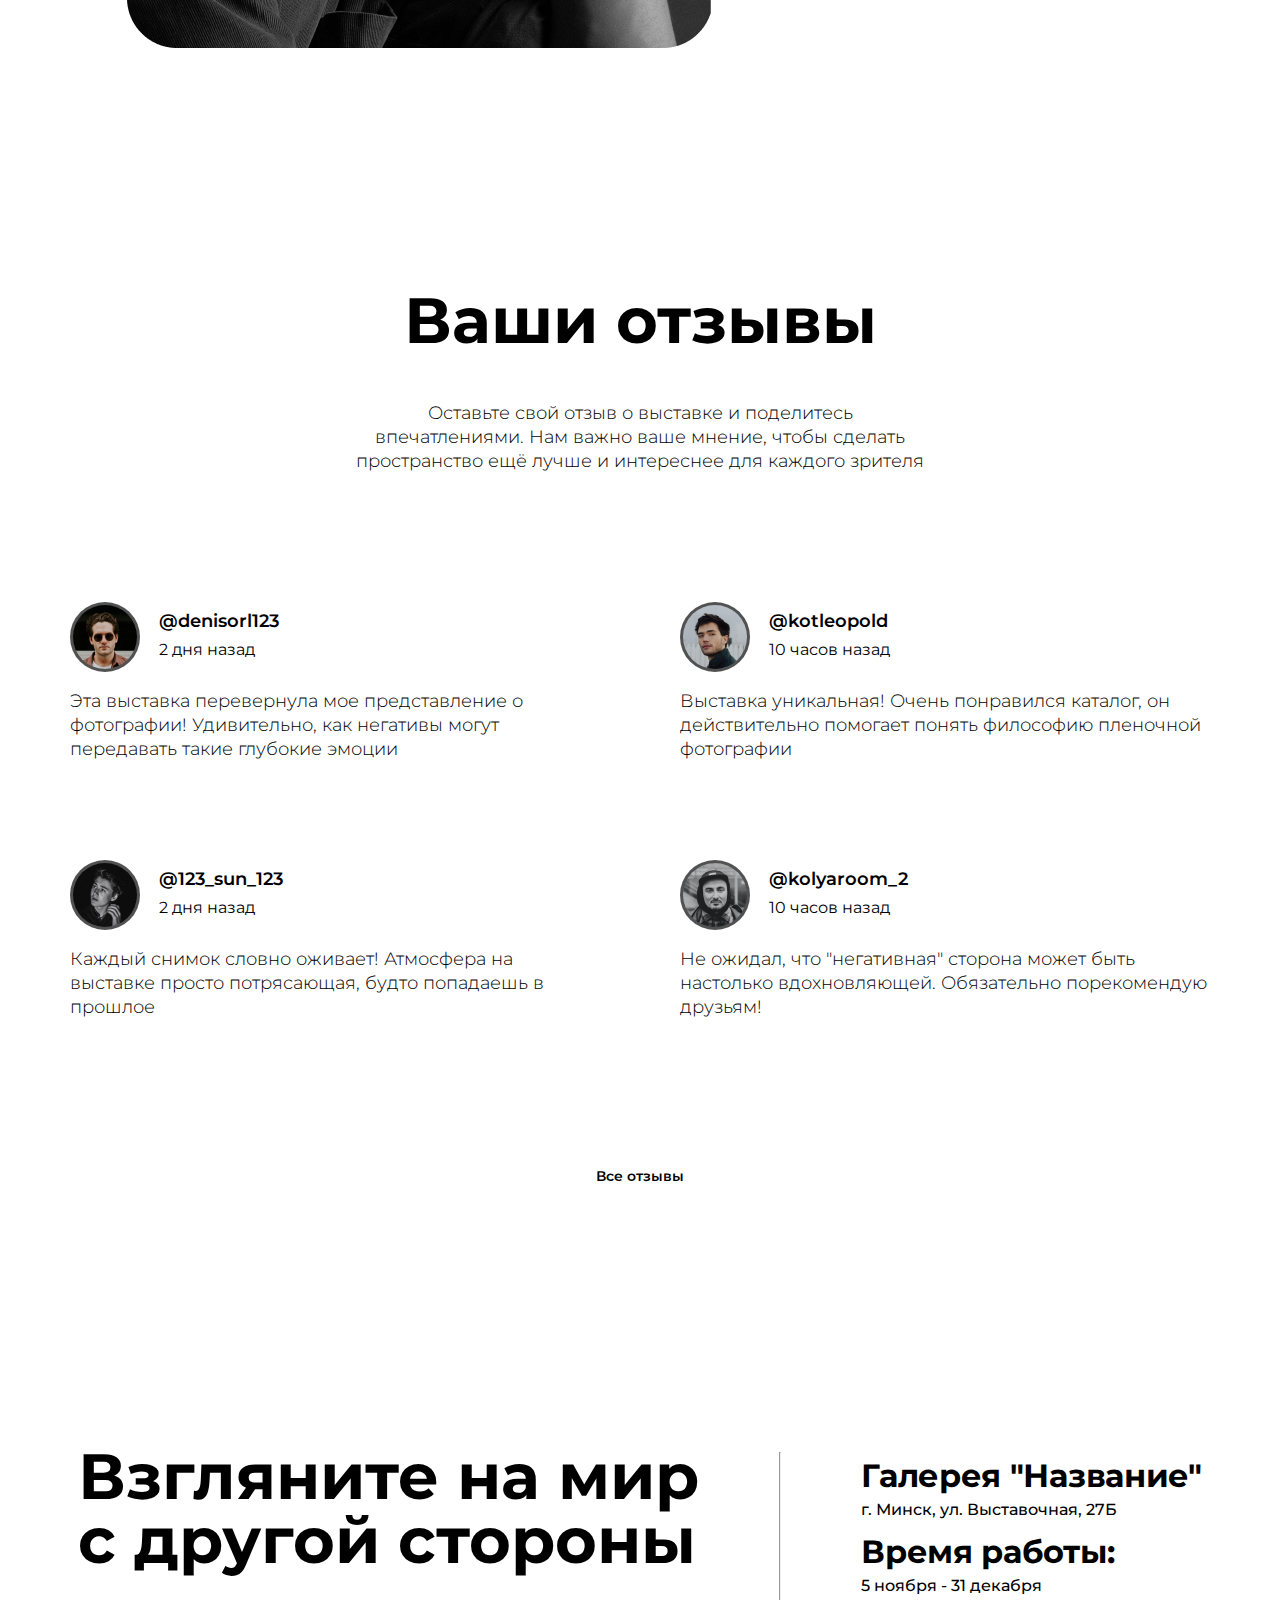
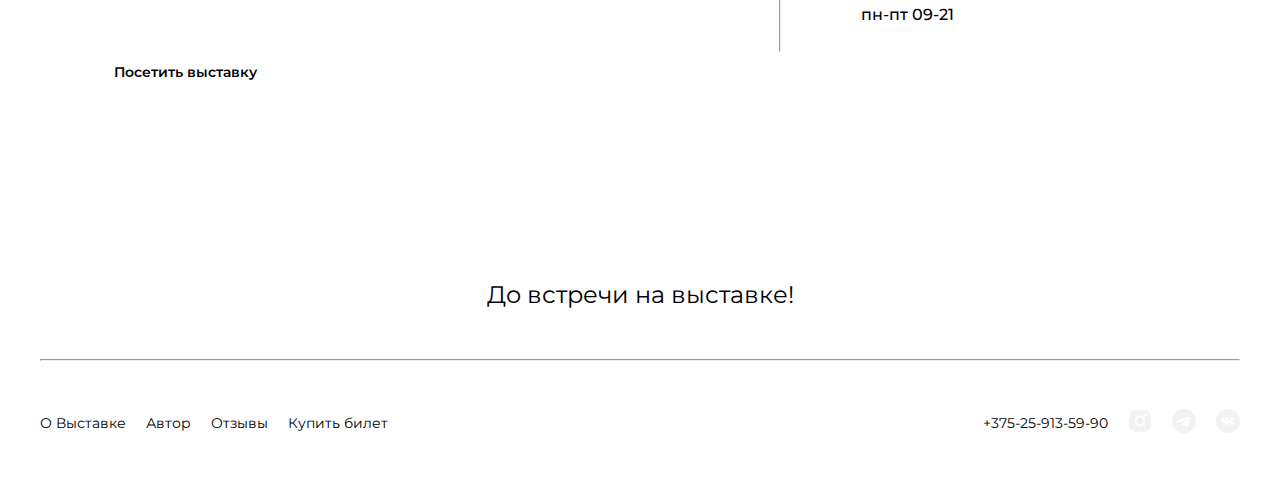
==== commit 5dd72159: "Update index.html" ====
--- a/index.html
+++ b/index.html
@@ -17,9 +17,9 @@
      
      <div class="header">
           <div class="wrap flex">
-               <div class="header__logo">
+               <a href="#" class="header__logo">
                     <img src="./img/Logo Frame.svg" alt="">
-               </div>
+               </a>
                <div class="burger">
                     <img src="./img/Burger.svg" alt="">
                     <!-- <span></span>
@@ -287,10 +287,10 @@
                     <hr class="footer">
                     <div class="footer__info flex">
                          <div class="top-menu footer__nav flex">
-                              <a href="#">О Выставке</a>
-                              <a href="#">Автор</a>
-                              <a href="#">Отзывы</a>
-                              <a href="#">Купить билет</a>
+		<a href="#section-2">О Выставке</a>
+                    <a href="#section-4">Автор</a>
+                    <a href="#section-5">Отзывы</a>
+                    <a href="#section-6">Купить билет</a>
                          </div>
                          <hr class="footer__opacity">
                          <div class="footer__links flex">
@@ -307,7 +307,9 @@
           </footer>
      </main>
 
-
+<!-- ========== UP-ARROW =========== -->	
+<a href="#home" class="up-arrow">&uarr;</a>
+<script src="./js/script.js"></script>
 
 </body>
 
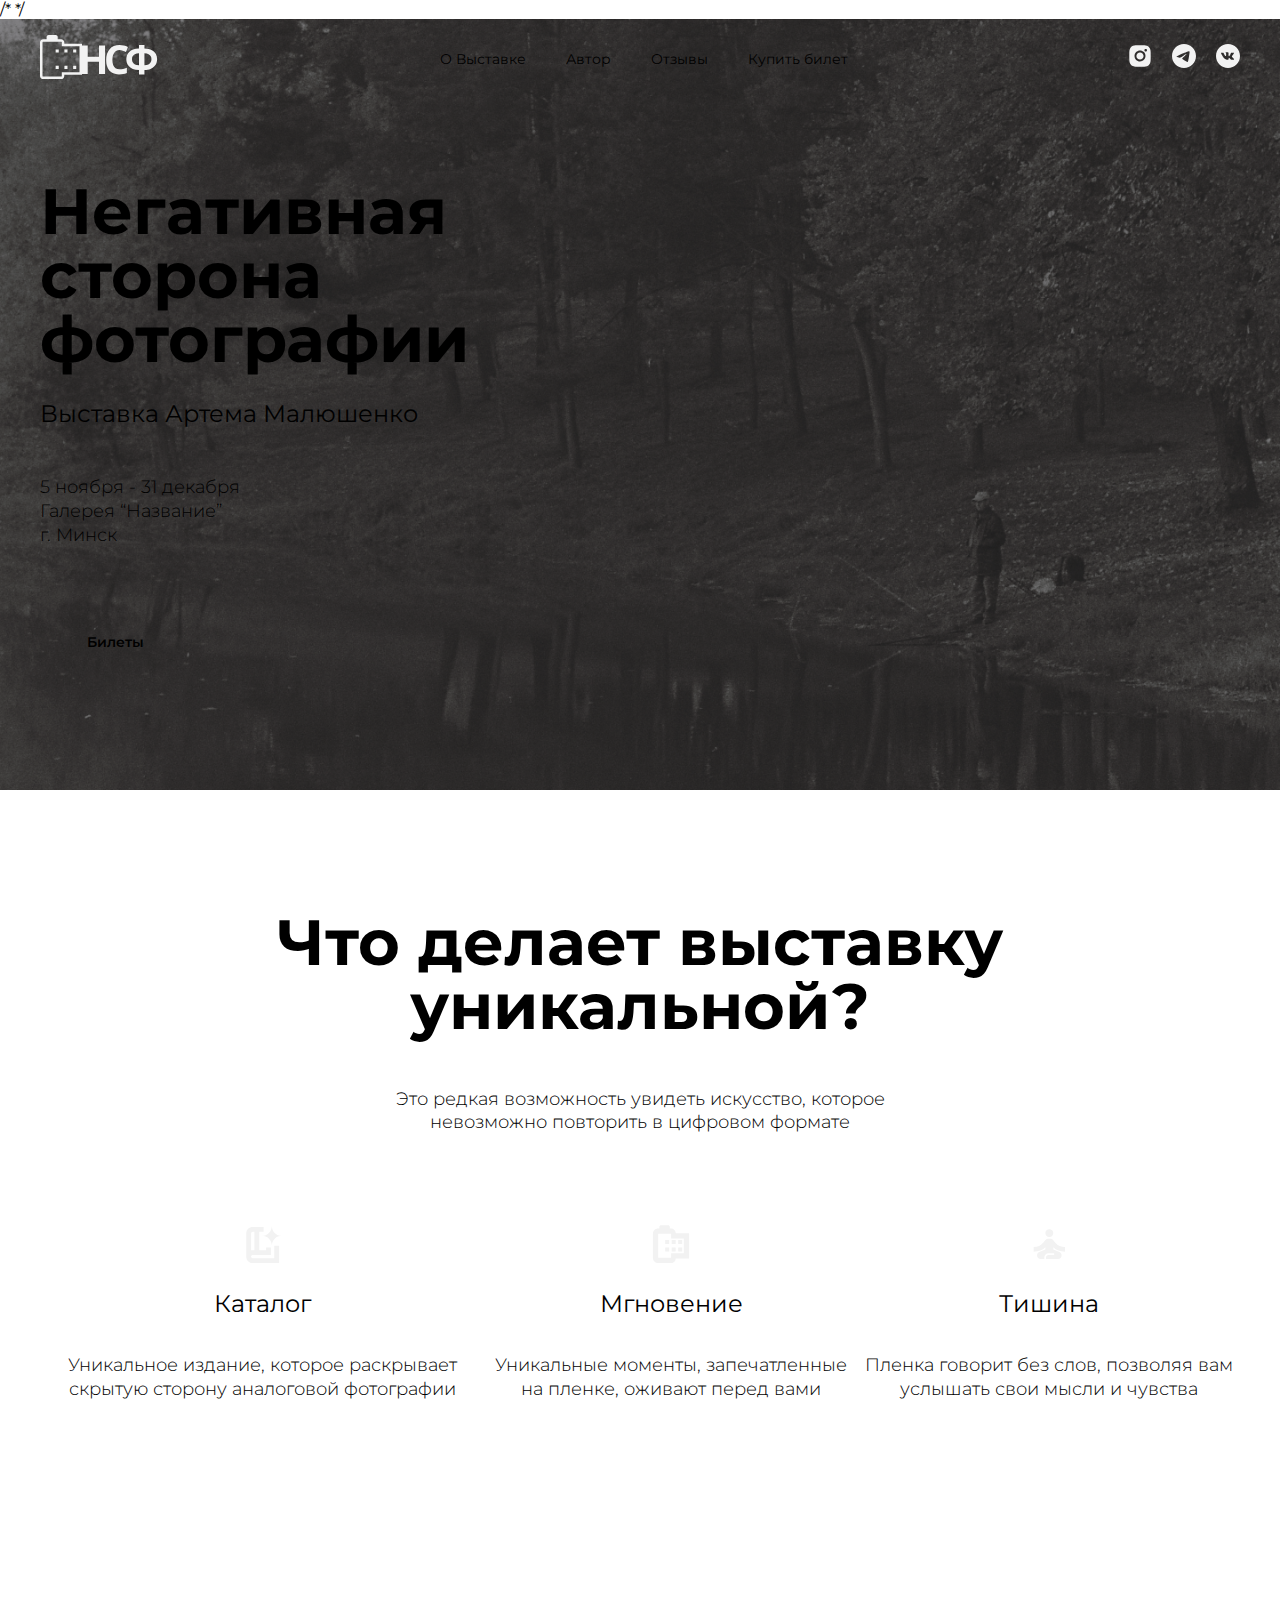
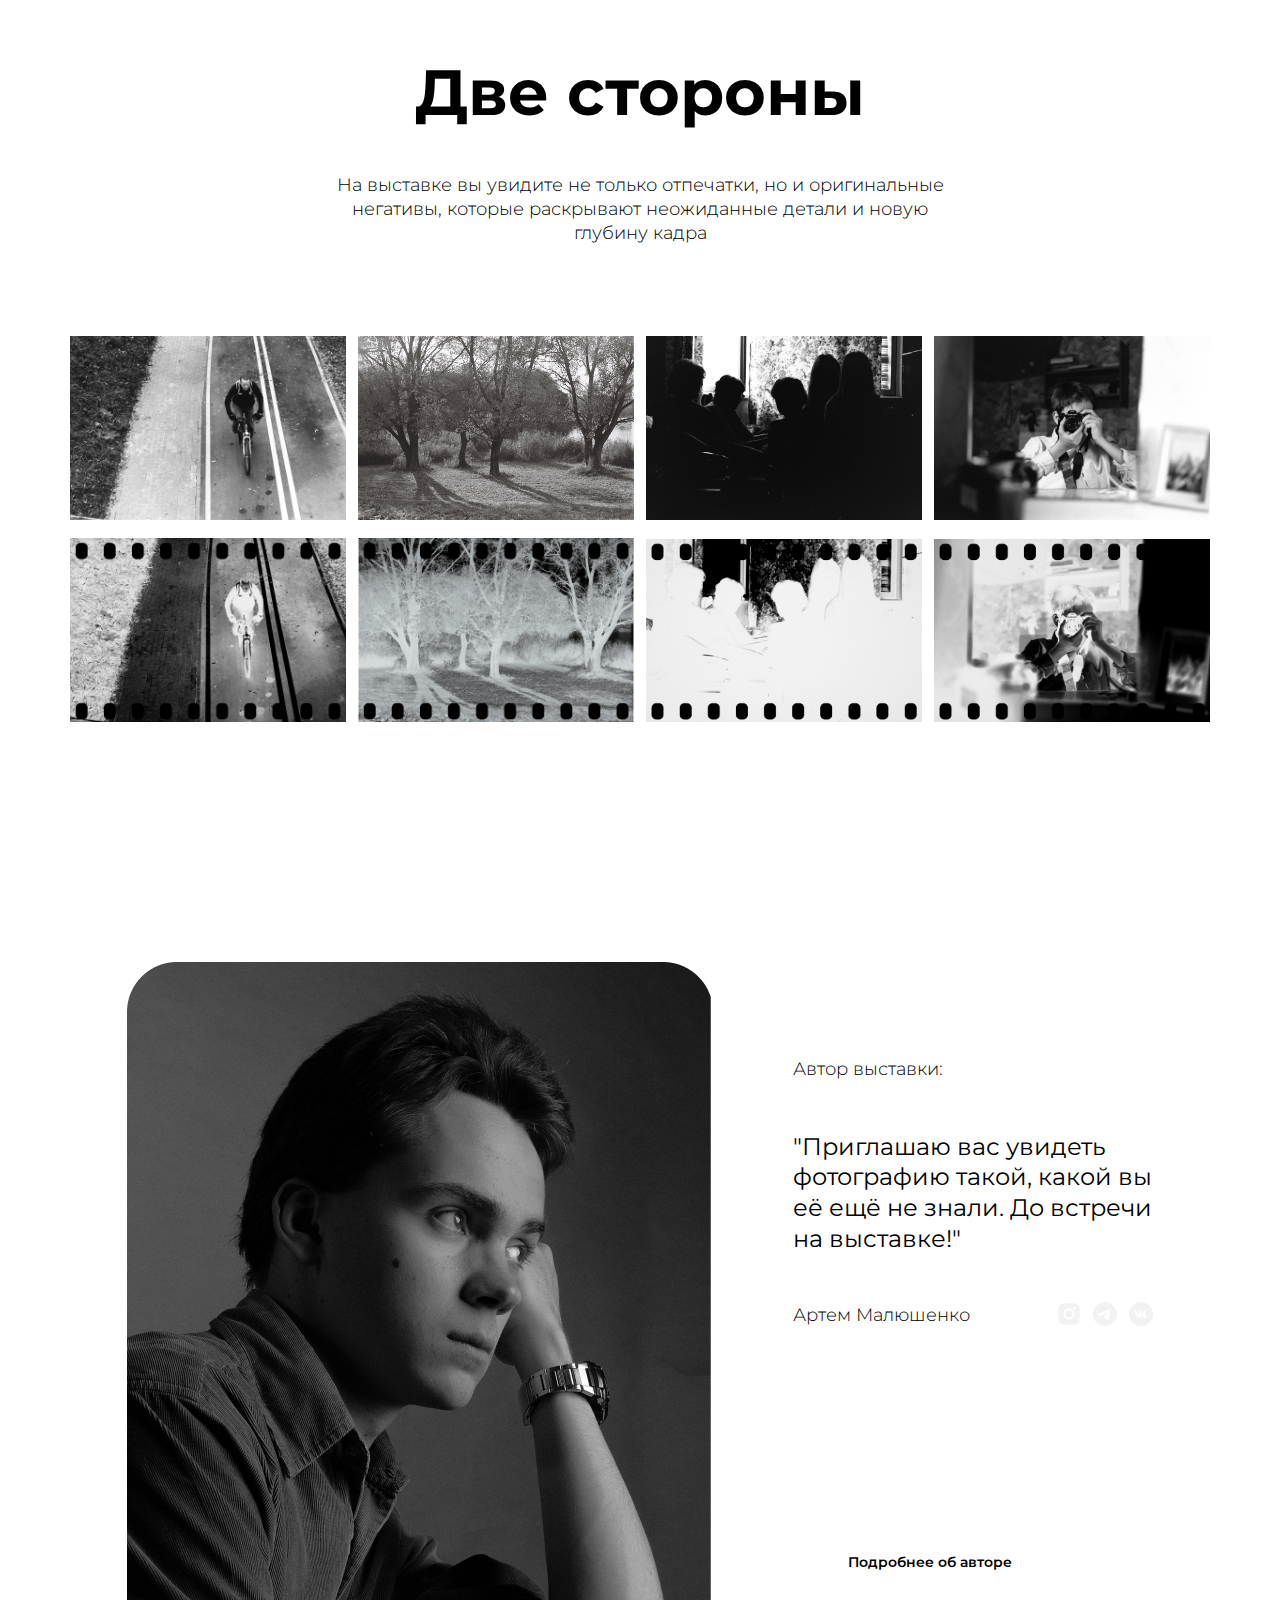
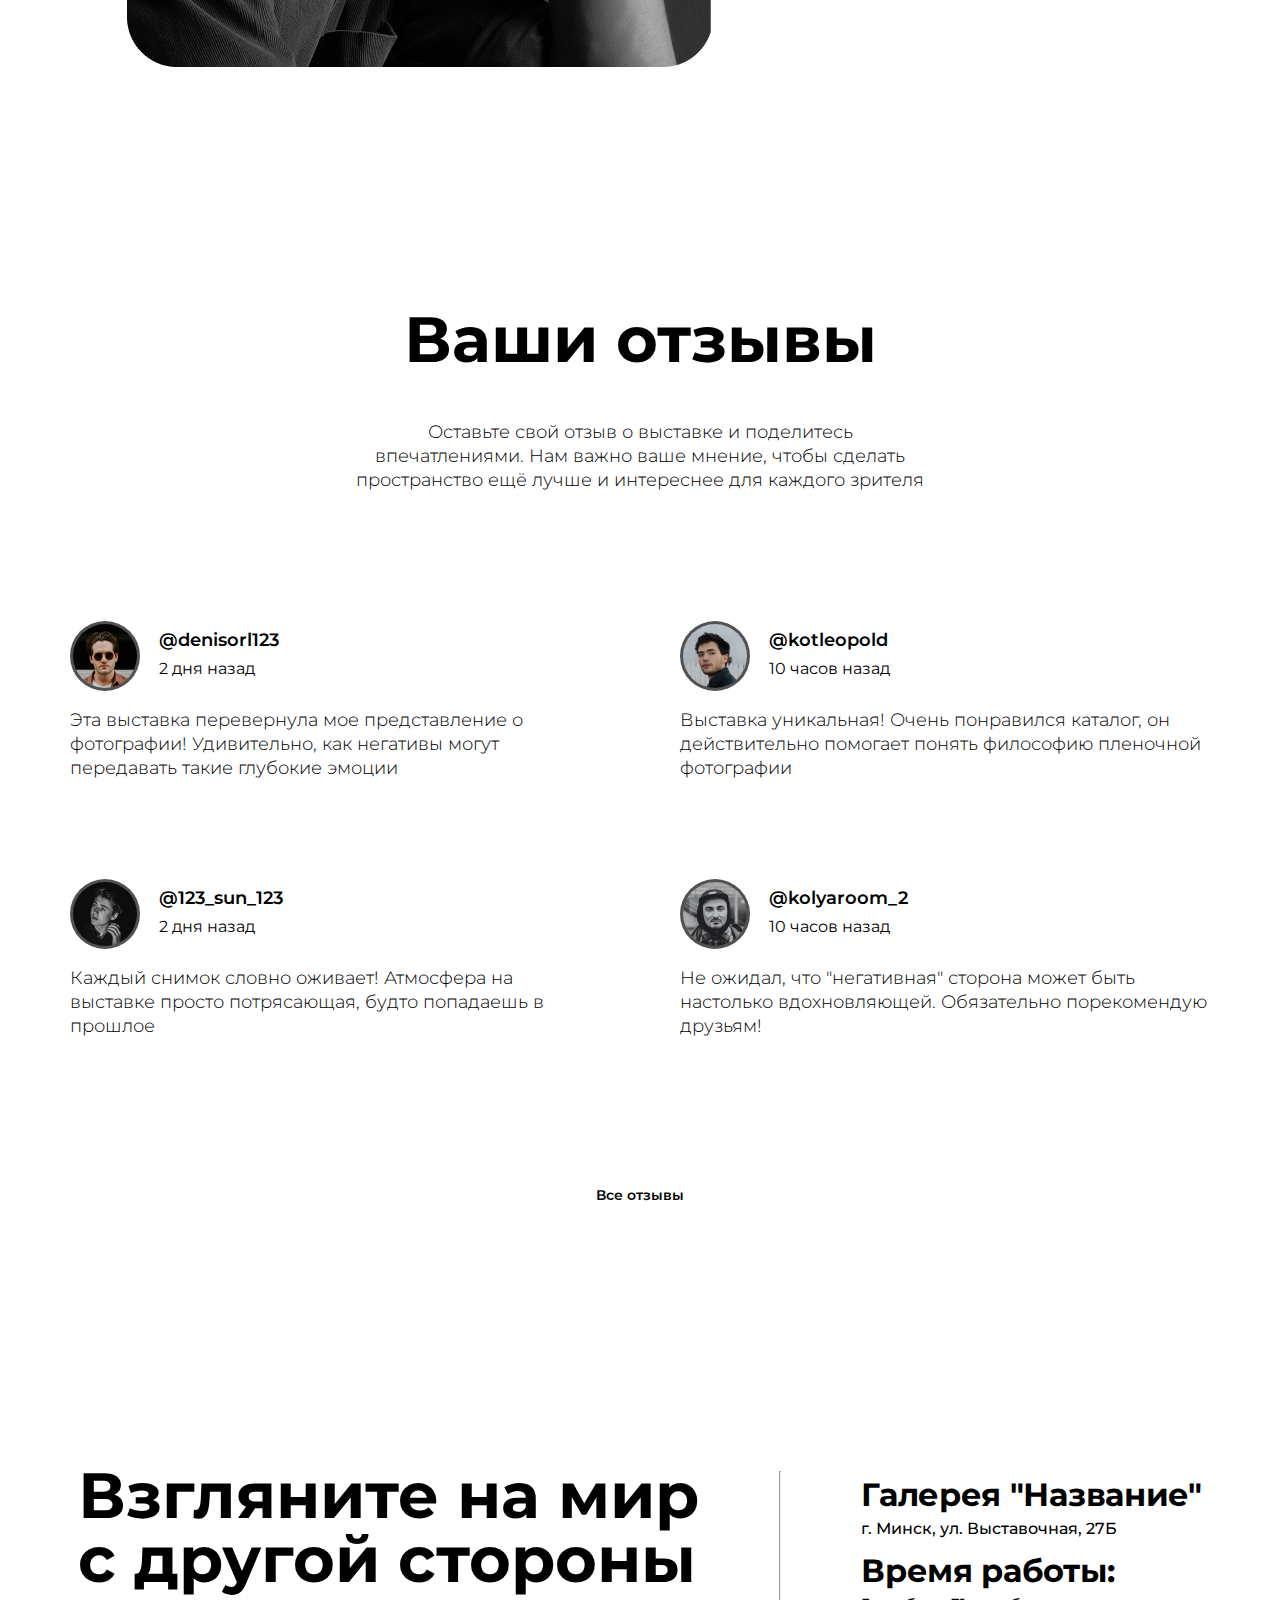
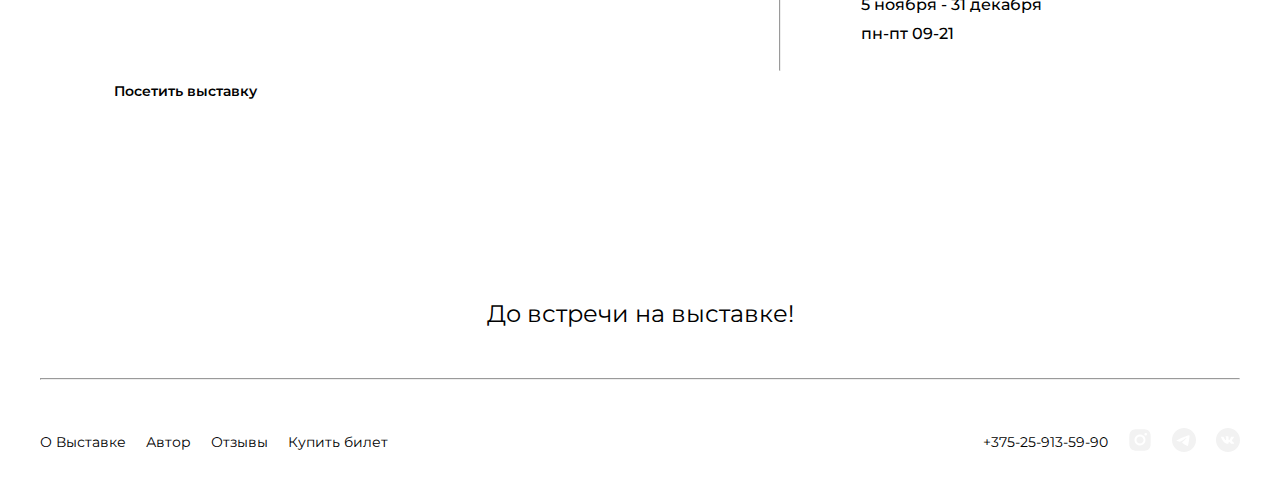
==== commit b9143773: "Update index.html" ====
--- a/index.html
+++ b/index.html
@@ -10,7 +10,11 @@
      <link rel="preconnect" href="https://fonts.googleapis.com">
      <link rel="preconnect" href="https://fonts.gstatic.com" crossorigin>
      <link href="https://fonts.googleapis.com/css2?family=Montserrat:ital,wght@0,100..900;1,100..900&display=swap" rel="stylesheet">
-	<link rel="icon" type="image/x-icon" href="./img/letter_favicon.svg">
+
+/*     <link rel="shortcut icon" href="/landing.artem.malushenko/film.ico" type="image/x-icon">*/
+	     <link rel="shortcut icon" href="http://localhost:3000/portfolio/film.ico" type="image/x-icon">
+
+	
      <title>Негативная сторона фотографии</title>
 </head>
 <body id="home">
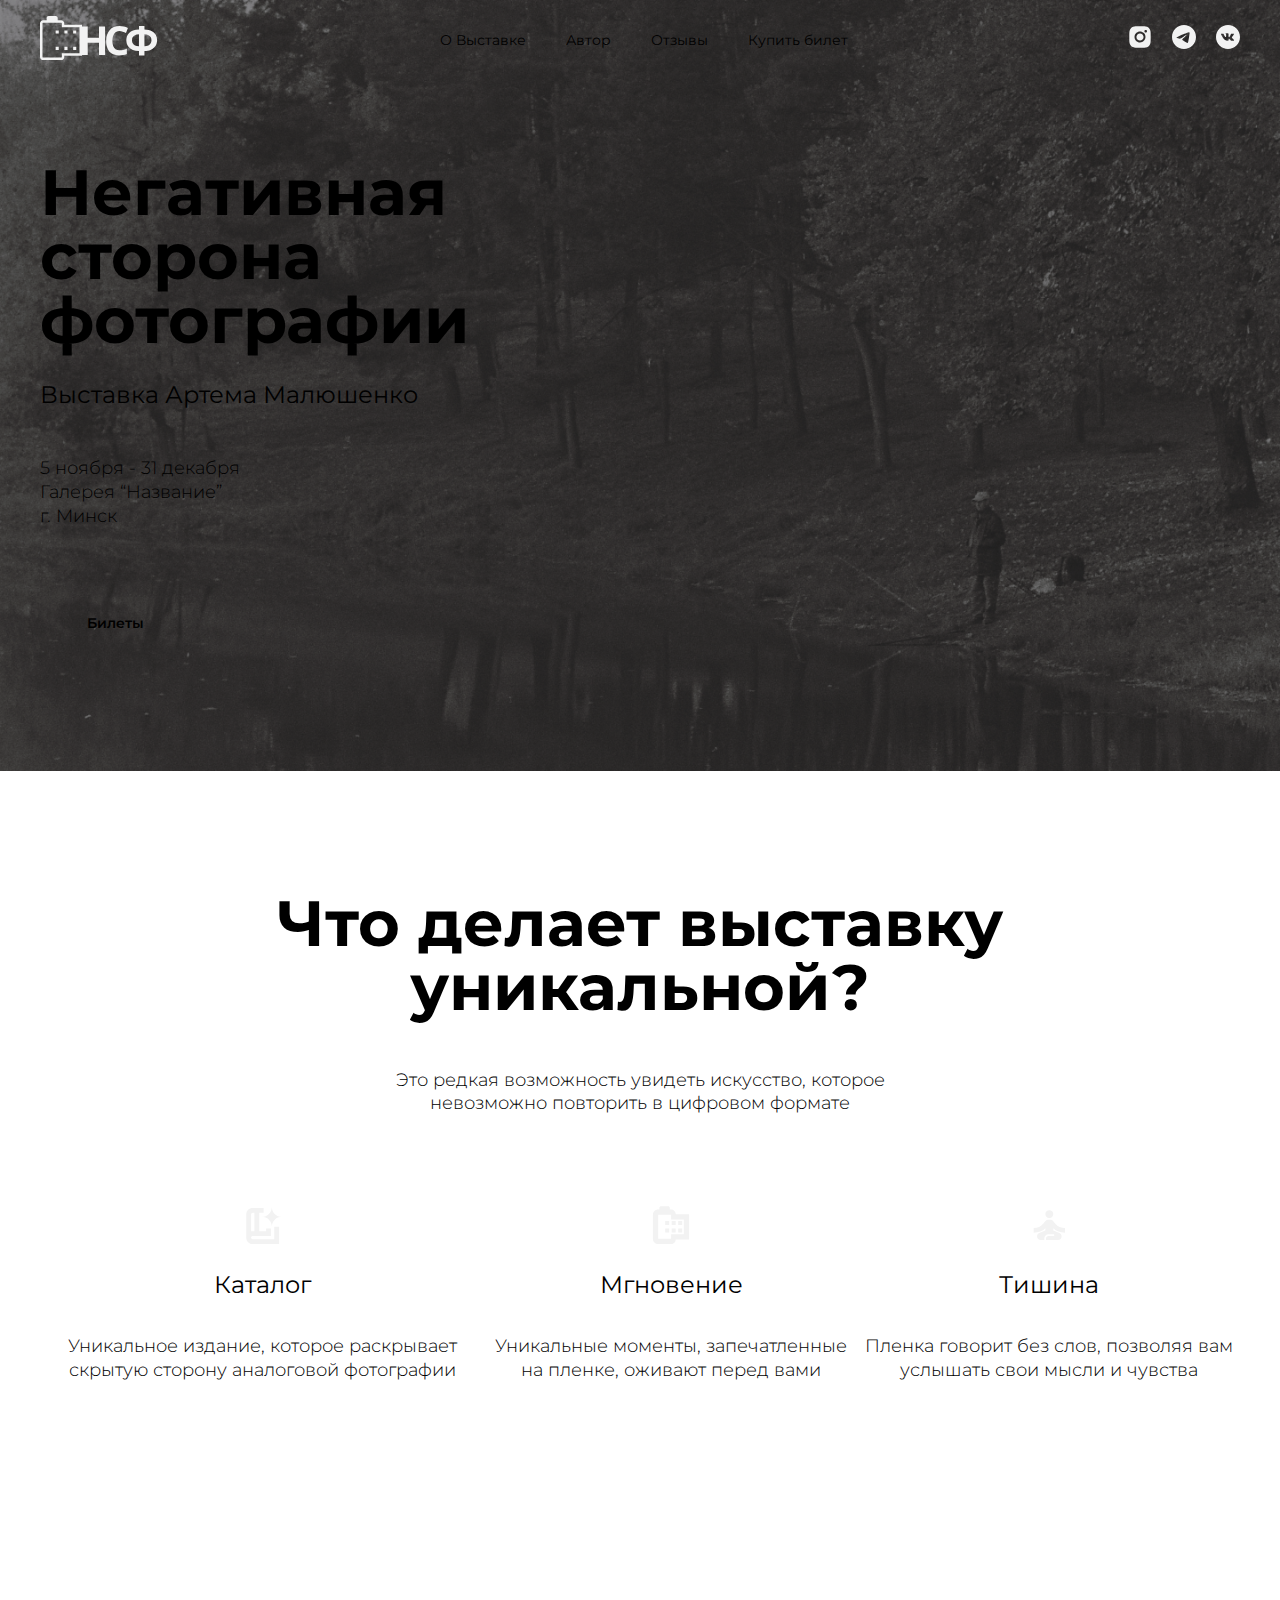
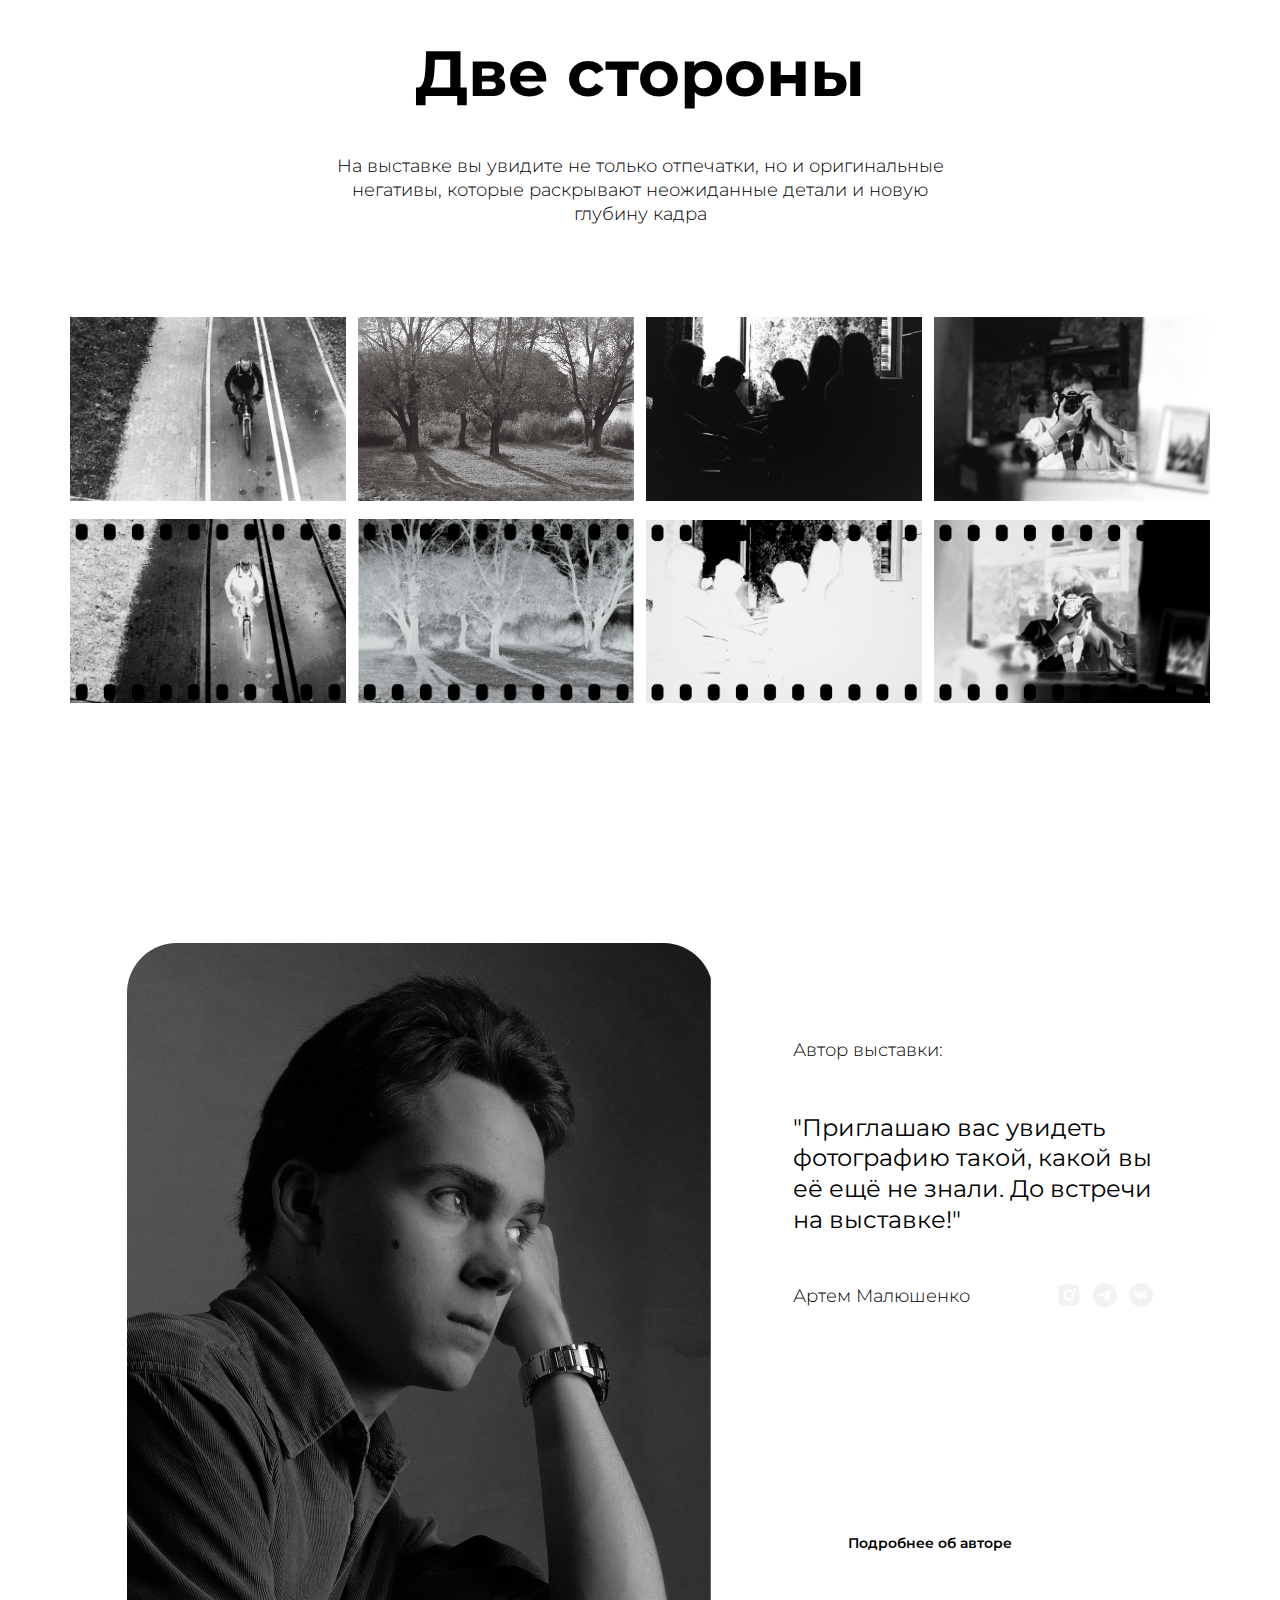
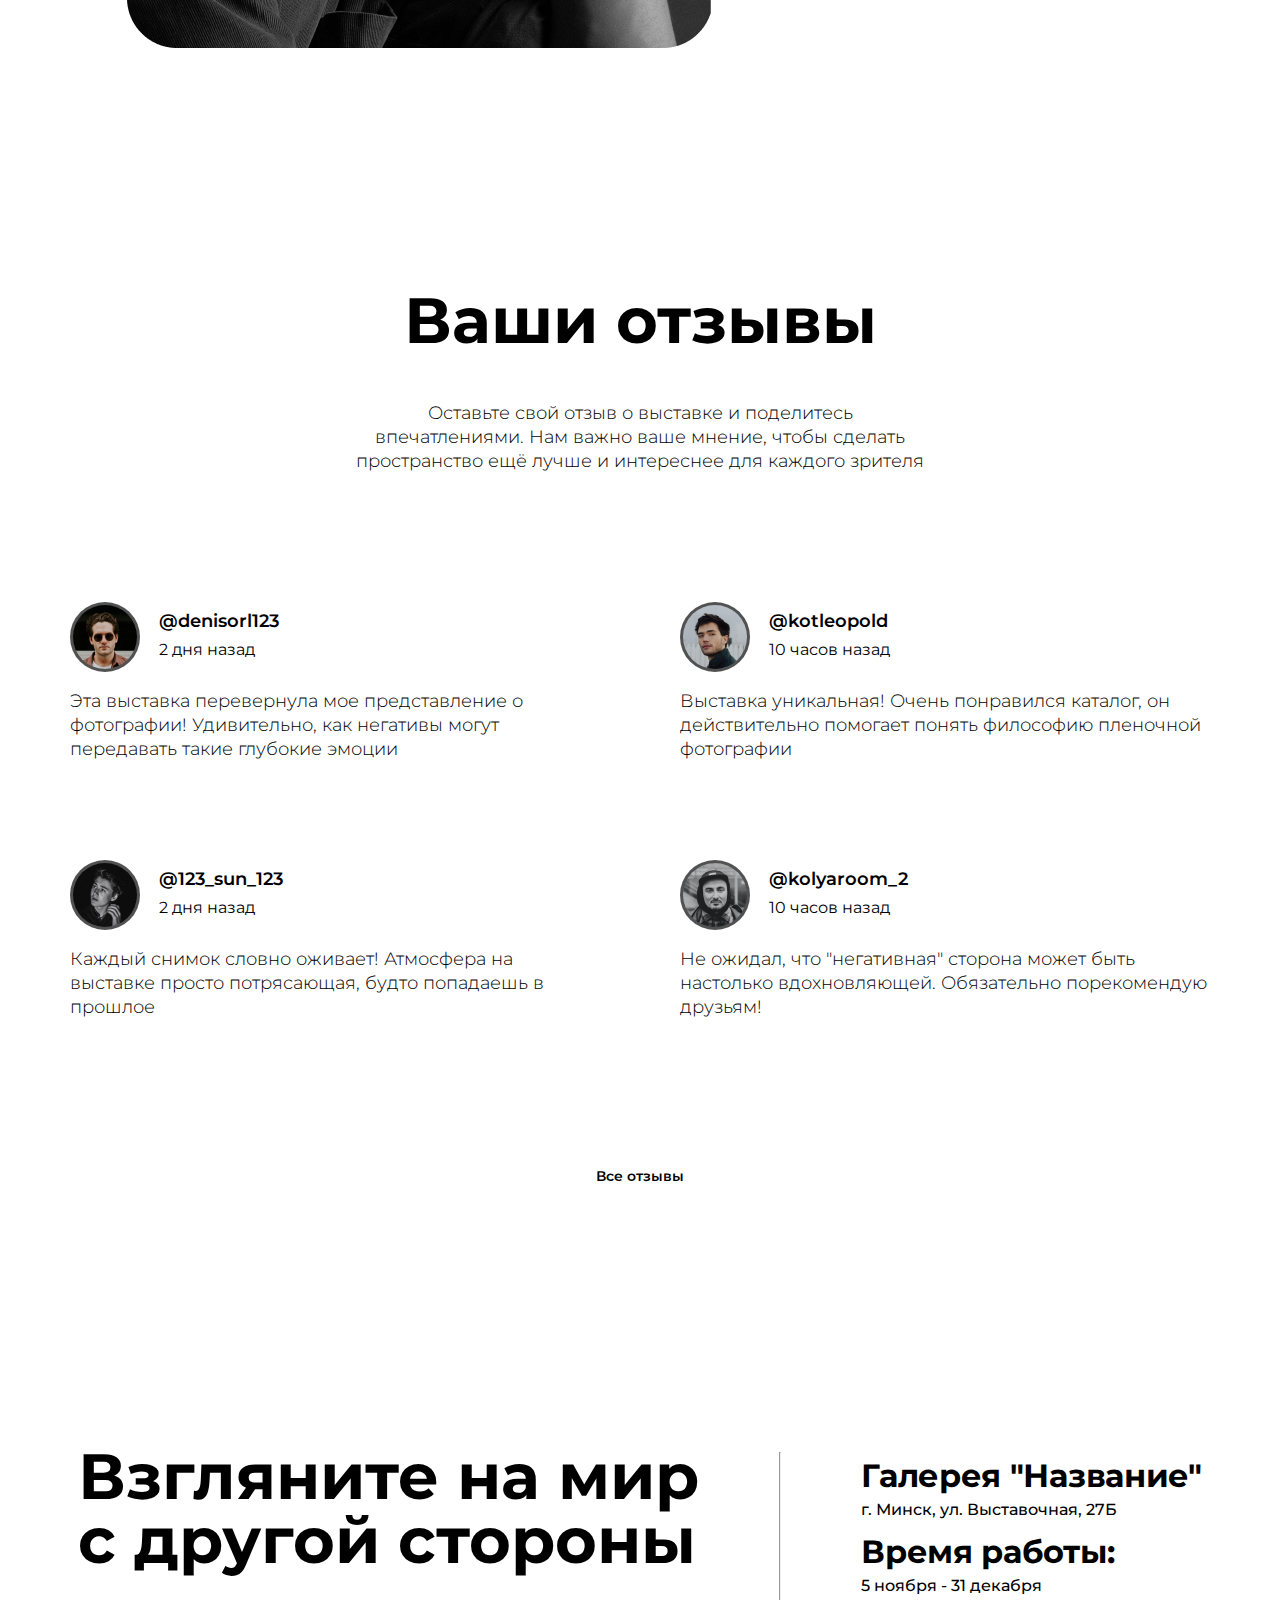
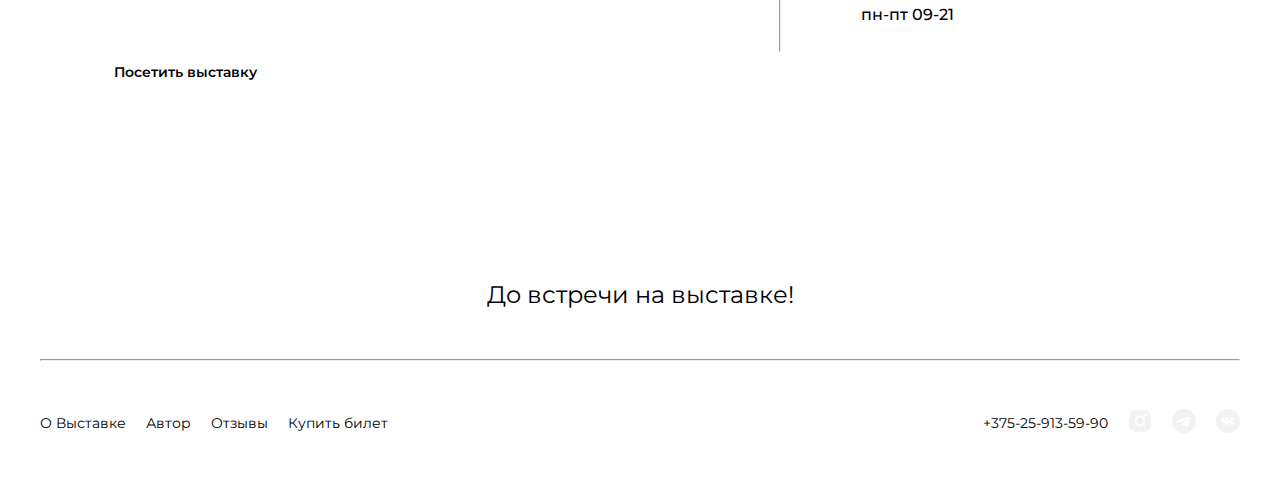
==== commit ee3342ef: "Update index.html" ====
--- a/index.html
+++ b/index.html
@@ -10,13 +10,13 @@
      <link rel="preconnect" href="https://fonts.googleapis.com">
      <link rel="preconnect" href="https://fonts.gstatic.com" crossorigin>
      <link href="https://fonts.googleapis.com/css2?family=Montserrat:ital,wght@0,100..900;1,100..900&display=swap" rel="stylesheet">
-
-/*     <link rel="shortcut icon" href="/landing.artem.malushenko/film.ico" type="image/x-icon">*/
-	     <link rel="shortcut icon" href="http://localhost:3000/portfolio/film.ico" type="image/x-icon">
+     <link rel="shortcut icon" href="http://localhost:3000/portfolio/film.ico" type="image/x-icon">
 
 	
      <title>Негативная сторона фотографии</title>
+	
 </head>
+	
 <body id="home">
      
      <div class="header">
